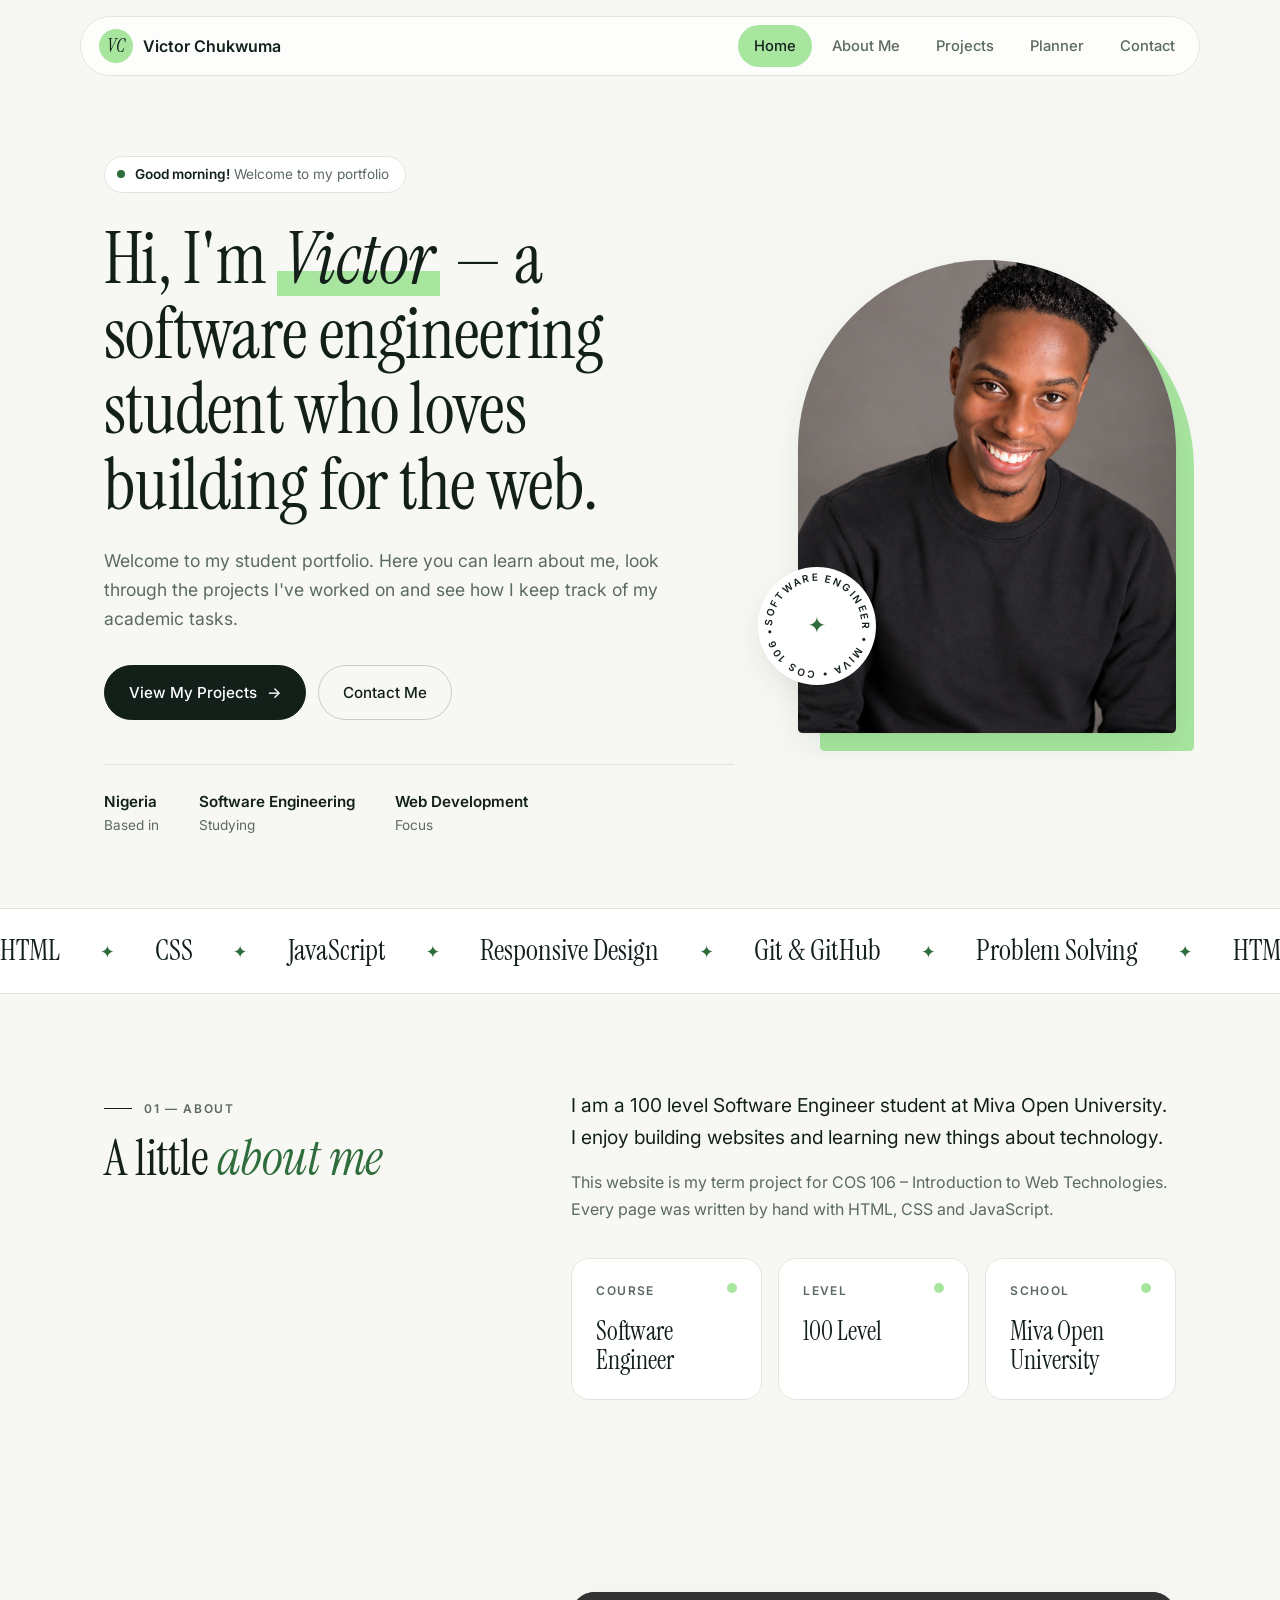
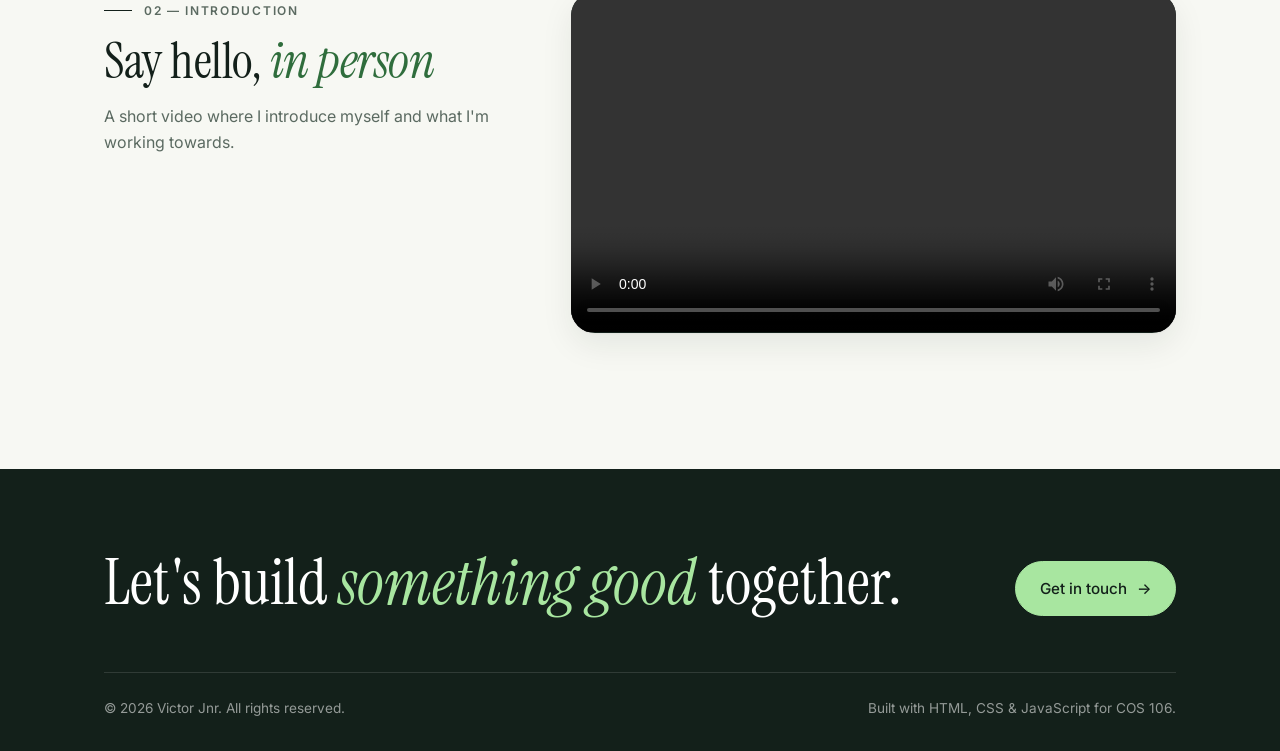
==== index.html @ 1b2ecfce "Add initial project files including homepage, planner, and projects page with JavaScript functionali" ====
<!DOCTYPE html>
<!--
  =========================================================
  HOME PAGE  (index.html)
  PDF Requirement 1: Homepage
    - Student name and photograph   -> see "HERO SECTION" below
    - Welcome message               -> see "HERO SECTION" below
    - Navigation menu               -> see "NAVIGATION MENU" below
    - Brief biography               -> see "BIOGRAPHY SECTION" below
    - Professional-looking layout   -> handled in css/style.css
  =========================================================
-->
<html lang="en">
<head>
  <meta charset="UTF-8">
  <!-- PDF: Responsive design + Mobile-friendly interface - this line makes the page fit phone screens -->
  <meta name="viewport" content="width=device-width, initial-scale=1.0">
  <!-- EDIT ME: change "Your Name" to your real name -->
  <title>Home | Victor Jnr</title>

  <!-- Fonts from Google Fonts: "Instrument Serif" for headings, "Inter" for normal text -->
  <link rel="preconnect" href="https://fonts.googleapis.com">
  <link rel="preconnect" href="https://fonts.gstatic.com" crossorigin>
  <link href="https://fonts.googleapis.com/css2?family=Instrument+Serif:ital@0;1&family=Inter:wght@400;500;600&display=swap" rel="stylesheet">

  <!-- PDF: External CSS stylesheet (all styling lives in this one file) -->
  <link rel="stylesheet" href="css/style.css">
</head>
<body>

  <!-- ===================== HEADER + NAVIGATION MENU ===================== -->
  <!-- PDF: Proper semantic HTML - <header> holds the logo and the menu -->
  <header class="site-header">
    <!-- EDIT ME: your initials inside the circle, then your name -->
    <a href="index.html" class="logo"><span class="logo-mark">VC</span>Victor Chukwuma</a>

    <!-- This button only shows on small screens (mobile menu). JS in js/main.js opens/closes it -->
    <button class="menu-toggle" id="menuToggle" aria-label="Open menu" aria-expanded="false">
      <span></span><span></span>
    </button>

    <!-- PDF: Navigation menu + Hyperlinks + Lists (a semantic <nav> holding a <ul> list of links) -->
    <nav>
      <ul class="nav-links" id="navLinks">
        <li><a href="index.html" class="active">Home</a></li>
        <li><a href="about.html">About Me</a></li>
        <li><a href="projects.html">Projects</a></li>
        <li><a href="planner.html">Planner</a></li>
        <li><a href="contact.html">Contact</a></li>
      </ul>
    </nav>
  </header>

  <!-- PDF: Proper semantic HTML - <main> holds the main content of the page -->
  <main>

    <!-- ===================== HERO SECTION ===================== -->
    <!-- PDF: Homepage - student name, photograph and welcome message. PDF: Professional-looking layout (CSS Grid, see style.css section 5) -->
    <section class="hero">
      <div class="hero-text">
        <!-- JS fills in "Good morning / afternoon / evening" (see js/main.js) -->
        <p class="eyebrow">
          <span class="dot"></span>
          <span><span class="greeting" id="greeting">Hello!</span> Welcome to my portfolio</span>
        </p>

        <!-- PDF: Student name. EDIT ME: your full name, and a short line about you -->
        <h1>Hi, I'm <span class="highlight">Victor</span> &mdash; a software engineering student who loves building for the web.</h1>

        <!-- PDF: Welcome message. EDIT ME: your welcome message -->
        <p class="welcome">
          Welcome to my student portfolio. Here you can learn about me,
          look through the projects I've worked on and see how I keep track of my academic tasks.
        </p>

        <!-- PDF: Hyperlinks (styled as buttons) -->
        <div class="hero-buttons">
          <a href="projects.html" class="btn">View My Projects <span class="arrow">&rarr;</span></a>
          <a href="contact.html" class="btn btn-outline">Contact Me</a>
        </div>

        <!-- Quick facts (PDF: Lists). EDIT ME -->
        <ul class="hero-meta">
          <li><strong>Nigeria</strong>Based in</li>
          <li><strong>Software Engineering</strong>Studying</li>
          <li><strong>Web Development</strong>Focus</li>
        </ul>
      </div>

      <!-- PDF: Images - STUDENT PHOTOGRAPH. PDF: Proper semantic HTML - <figure> wraps an image -->
      <figure class="hero-photo">
        <div class="photo-frame">
          <!-- PUT YOUR IMAGE HERE: save your photo inside the "images" folder as "profile.jpg"
               (or change the src below to match your file name, e.g. images/me.png) -->
          <img src="images/PrPic.png" alt="vik jnr" class="profile-photo">
        </div>

        <!-- Spinning round badge. The text goes around a circle drawn with SVG.
             -->
        <div class="badge" aria-hidden="true">
          <svg viewBox="0 0 100 100">
            <defs>
              <path id="badgeCircle" d="M50,50 m-38,0 a38,38 0 1,1 76,0 a38,38 0 1,1 -76,0"></path>
            </defs>
            <text>
              <textPath href="#badgeCircle" textLength="236" lengthAdjust="spacing">SOFTWARE ENGINEER &bull; MIVA &bull; COS 106 &bull;</textPath>
            </text>
          </svg>
          <span class="badge-center">&#10022;</span>
        </div>
      </figure>
    </section>

    <!-- ===================== MOVING WORDS (MARQUEE) ===================== -->
    <!-- Just decoration. The words are written twice so the animation loops smoothly.
         EDIT ME: change the words to your own skills -->
    <div class="marquee" aria-hidden="true">
      <div class="marquee-track">
        <span>HTML</span><span class="star">&#10022;</span>
        <span>CSS</span><span class="star">&#10022;</span>
        <span>JavaScript</span><span class="star">&#10022;</span>
        <span>Responsive Design</span><span class="star">&#10022;</span>
        <span>Git &amp; GitHub</span><span class="star">&#10022;</span>
        <span>Problem Solving</span><span class="star">&#10022;</span>
        <span>HTML</span><span class="star">&#10022;</span>
        <span>CSS</span><span class="star">&#10022;</span>
        <span>JavaScript</span><span class="star">&#10022;</span>
        <span>Responsive Design</span><span class="star">&#10022;</span>
        <span>Git &amp; GitHub</span><span class="star">&#10022;</span>
        <span>Problem Solving</span><span class="star">&#10022;</span>
      </div>
    </div>

    <!-- ===================== BIOGRAPHY SECTION ===================== -->
    <!-- PDF: Brief biography. "split" = two columns (CSS Grid). PDF: Proper semantic HTML - <section> -->
    <section class="section split">
      <div class="section-head reveal">
        <span class="section-label">01 &mdash; About</span>
        <h2>A little <em>about me</em></h2>
      </div>

      <div class="reveal">
        <!-- EDIT ME: write your short bio here (2 - 4 sentences is fine) -->
        <p class="lead">
          I am a 100 level Software Engineer student at Miva Open University.
          I enjoy building websites and learning new things about technology.
        </p>
        <p class="muted">
          This website is my term project for COS 106 &ndash; Introduction to Web Technologies.
          Every page was written by hand with HTML, CSS and JavaScript.
        </p>

        <!-- Quick facts shown as cards (uses CSS Grid in style.css) -->
        <div class="card-grid">
          <div class="card">
            <h3>Course</h3>
            <p>Software Engineer</p>
          </div>
          <div class="card">
            <h3>Level</h3>    
            <p>100 Level</p>
          </div>
          <div class="card">
            <h3>School</h3>
            <p>Miva Open University</p>
          </div>
        </div>
      </div>
    </section>

    <!-- ===================== VIDEO SECTION ===================== -->
    <!-- PDF: Multimedia (video or audio) -->
    <section class="section split">
      <div class="section-head reveal">
        <span class="section-label">02 &mdash; Introduction</span>
        <h2>Say hello, <em>in person</em></h2>
        <p class="muted">A short video where I introduce myself and what I'm working towards.</p>
      </div>

      <div class="reveal">
        <!-- PUT YOUR VIDEO HERE: save a short video in the "videos" folder as "intro.mp4"
             (or change the src below to your own file name) -->
        <video controls class="intro-video">
          <source src="videos/intro.mp4" type="video/mp4">
          <!-- This text shows only if the browser can't play videos -->
          Sorry, your browser does not support the video tag.
        </video>
      </div>
    </section>

  </main>

  <!-- ===================== FOOTER ===================== -->
  <!-- PDF: Proper semantic HTML - <footer> at the bottom of every page -->
  <footer class="site-footer">
    <div class="footer-inner">
      <p class="footer-big">Let's build <em>something good</em> together.</p>
      <a href="contact.html" class="btn btn-light">Get in touch <span class="arrow">&rarr;</span></a>
    </div>
    <div class="footer-bottom">
      <!-- The year is filled in automatically by JS (see js/main.js). EDIT ME: your name -->
      <p>&copy; <span id="year">2026</span> Victor Jnr. All rights reserved.</p>
      <p>Built with HTML, CSS &amp; JavaScript for COS 106.</p>
    </div>
  </footer>

  <!-- JavaScript file shared by every page (menu, greeting, footer year, scroll effects) -->
  <script src="js/main.js"></script>
</body>
</html>
---- css/style.css ----
/*
  =========================================================
  style.css  -  ONE stylesheet for the whole website
  PDF: External CSS stylesheet  (every page links to this file)

  Design idea: calm and "editorial" - warm off-white paper,
  deep green-black ink, and LIGHT GREEN as the main colour
  (used like a highlighter pen). Big serif headings + a clean
  sans-serif for normal text.

  Quick map of this file (search for the titles in CAPS):
    1. COLOUR SCHEME (variables)
    2. BASIC RESET + PAGE SETUP
    3. NAVIGATION STYLING
    4. BUTTONS
    5. HOME PAGE (HERO + MARQUEE)
    6. SECTIONS + CARDS + PAGE BANNER
    7. ABOUT PAGE (TABLE + LISTS + AUDIO)
    8. PROJECT CARDS
    9. PLANNER
   10. CONTACT FORM
   11. FOOTER
   12. ANIMATIONS
   13. RESPONSIVE DESIGN (MOBILE)

  PDF CSS requirements shown in this file (search for "PDF:"):
    - External CSS stylesheet  -> this file (linked in the <head> of every page)
    - Consistent colour scheme -> section 1
    - Navigation styling       -> section 3
    - Flexbox                  -> sections 3, 4, 5, 7, 9, 10, 11
    - CSS Grid                 -> sections 5, 6, 8, 9, 10
    - Animations / transitions -> section 12 (keyframes) + "transition" on hover effects everywhere
    - Responsive design        -> section 13 (@media rules)
    - Mobile-friendly interface -> section 13 + the hamburger menu in section 3
  =========================================================
*/


/* ===================== 1. COLOUR SCHEME ===================== */
/* PDF: Consistent colour scheme
   All the colours (and fonts) are stored here once. Change a value
   here and it changes everywhere on the site. */
:root {
  --green: #a8e6a0;          /* LIGHT GREEN - the main colour (highlights, pills, buttons on hover) */
  --green-soft: #e7f7e2;     /* very pale green - soft backgrounds */
  --green-deep: #2f6d3c;     /* dark green - green TEXT (light green text is hard to read on white) */
  --ink: #13201a;            /* almost-black green - headings, dark panels, footer */
  --muted: #5b6a61;          /* grey-green - secondary text */
  --paper: #f7f8f3;          /* warm off-white - page background */
  --white: #ffffff;
  --line: #e1e6dc;           /* thin borders */
  --error: #c4432f;          /* red - error messages */

  --radius: 18px;            /* roundness of cards */
  --font-serif: "Instrument Serif", Georgia, "Times New Roman", serif;
  --font-sans: "Inter", system-ui, -apple-system, "Segoe UI", Arial, sans-serif;
  --shadow: 0 1px 2px rgba(19, 32, 26, 0.04), 0 12px 32px rgba(19, 32, 26, 0.08);
}


/* ===================== 2. BASIC RESET + PAGE SETUP ===================== */
* {
  margin: 0;
  padding: 0;
  box-sizing: border-box;  /* makes width/height easier to work with */
}

html {
  scroll-behavior: smooth;  /* links like "#top" scroll smoothly */
}

body {
  font-family: var(--font-sans);
  background-color: var(--paper);
  color: var(--ink);
  line-height: 1.65;
  -webkit-font-smoothing: antialiased;
}

/* Big headings use the elegant serif font */
h1, h2 {
  font-family: var(--font-serif);
  font-weight: 400;
  line-height: 1.05;
  letter-spacing: -0.01em;
}

h3 {
  font-weight: 600;
  line-height: 1.3;
}

/* Words inside <em> in a heading turn italic and dark green */
h1 em, h2 em {
  font-style: italic;
  color: var(--green-deep);
}

/* Colour of text when you highlight it with the mouse */
::selection {
  background-color: var(--green);
  color: var(--ink);
}

/* Images never grow wider than their box (helps on mobile) */
img {
  max-width: 100%;
  display: block;
  background-color: var(--green-soft);  /* pale green box shows until you add your own image */
  color: transparent;   /* hides the "alt" text drawn over a missing image (screen readers still read it) */
}


/* ===================== 3. NAVIGATION STYLING ===================== */
/* PDF: Navigation styling  +  PDF: Flexbox
   The header is a floating "pill" with a frosted-glass look. */
.site-header {
  display: flex;                   /* PDF: Flexbox - logo on the left, menu on the right */
  justify-content: space-between;
  align-items: center;
  position: sticky;                /* header stays at the top when you scroll */
  top: 16px;
  z-index: 100;
  width: calc(100% - 32px);
  max-width: 1120px;
  margin: 16px auto 0;
  padding: 8px 8px 8px 18px;
  background-color: rgba(255, 255, 255, 0.75);
  backdrop-filter: blur(14px);     /* blurs whatever scrolls behind the header */
  -webkit-backdrop-filter: blur(14px);
  border: 1px solid var(--line);
  border-radius: 999px;
  transition: box-shadow 0.3s;     /* PDF: Transitions */
}

/* JS adds "scrolled" once you scroll down, giving the header a soft shadow */
.site-header.scrolled {
  box-shadow: var(--shadow);
}

.logo {
  display: flex;
  align-items: center;
  gap: 10px;
  color: var(--ink);
  font-weight: 600;
  text-decoration: none;
}

/* The little green circle with your initials */
.logo-mark {
  display: grid;
  place-items: center;              /* CSS GRID trick to centre the letter */
  width: 34px;
  height: 34px;
  border-radius: 50%;
  background-color: var(--green);
  font-family: var(--font-serif);
  font-style: italic;
  font-size: 1.2rem;
  font-weight: 400;
}

.nav-links {
  list-style: none;      /* removes the bullet points */
  display: flex;         /* FLEXBOX: puts the links in a row */
  gap: 4px;
}

.nav-links a {
  display: block;
  color: var(--muted);
  text-decoration: none;
  font-size: 0.92rem;
  font-weight: 500;
  padding: 9px 16px;
  border-radius: 999px;
  transition: background-color 0.25s, color 0.25s;   /* TRANSITION: smooth colour change on hover */
}

/* What a link looks like when you hover over it */
.nav-links a:hover {
  color: var(--ink);
  background-color: var(--green-soft);
}

/* The link for the page you are currently on (class="active" in the HTML) */
.nav-links a.active {
  color: var(--ink);
  background-color: var(--green);
}

/* PDF: Mobile-friendly interface - the hamburger menu button, hidden on big screens, shown on mobile (see section 13) */
.menu-toggle {
  display: none;
  position: relative;
  width: 42px;
  height: 42px;
  border: none;
  border-radius: 50%;
  background-color: var(--green-soft);
  cursor: pointer;
}

/* The two lines of the hamburger icon */
.menu-toggle span {
  position: absolute;
  left: 12px;
  width: 18px;
  height: 2px;
  background-color: var(--ink);
  transition: transform 0.3s;
}

.menu-toggle span:first-child { top: 16px; }
.menu-toggle span:last-child  { top: 24px; }

/* When the menu is open (JS adds "open"), the two lines turn into an X */
.menu-toggle.open span:first-child { transform: translateY(4px) rotate(45deg); }
.menu-toggle.open span:last-child  { transform: translateY(-4px) rotate(-45deg); }


/* ===================== 4. BUTTONS ===================== */
/* PDF: Animations or transitions + Flexbox - buttons use inline-flex and change colour smoothly on hover */
.btn {
  display: inline-flex;
  align-items: center;
  gap: 10px;
  background-color: var(--ink);
  color: var(--white);
  padding: 14px 24px;
  border: 1px solid var(--ink);
  border-radius: 999px;
  text-decoration: none;
  font-family: inherit;
  font-size: 0.95rem;
  font-weight: 500;
  cursor: pointer;
  transition: transform 0.25s, background-color 0.25s, color 0.25s, border-color 0.25s;  /* TRANSITION */
}

/* On hover the button turns light green and lifts up a little */
.btn:hover {
  background-color: var(--green);
  border-color: var(--green);
  color: var(--ink);
  transform: translateY(-2px);
}

/* The little arrow inside a button slides right on hover */
.btn .arrow {
  transition: transform 0.25s;
}

.btn:hover .arrow {
  transform: translateX(4px);
}

/* A see-through version of the button */
.btn-outline {
  background-color: transparent;
  color: var(--ink);
  border-color: rgba(19, 32, 26, 0.2);
}

.btn-outline:hover {
  background-color: var(--white);
  border-color: var(--ink);
}

/* Light green button used on the dark footer */
.btn-light {
  background-color: var(--green);
  border-color: var(--green);
  color: var(--ink);
}

.btn-light:hover {
  background-color: var(--white);
  border-color: var(--white);
}


/* ===================== 5. HOME PAGE (HERO + MARQUEE) ===================== */
/* PDF: Professional-looking layout  +  PDF: CSS Grid */
.hero {
  display: grid;                        /* PDF: CSS Grid - text on the left, photo on the right */
  grid-template-columns: 1.25fr 0.75fr;
  align-items: center;
  gap: 64px;
  max-width: 1120px;
  margin: 0 auto;
  padding: 80px 24px 72px;
}

/* Small rounded label above the big heading */
.eyebrow {
  display: inline-flex;                 /* PDF: Flexbox */
  align-items: center;
  gap: 10px;
  padding: 6px 16px 6px 12px;
  margin-bottom: 28px;
  background-color: var(--white);
  border: 1px solid var(--line);
  border-radius: 999px;
  font-size: 0.85rem;
  color: var(--muted);
}

.greeting {
  color: var(--ink);
  font-weight: 600;
}

/* Small green dot that gently pulses (ANIMATION, see section 12) */
.dot {
  width: 8px;
  height: 8px;
  border-radius: 50%;
  background-color: var(--green-deep);
  animation: pulse 2s infinite;
}

.hero h1 {
  font-size: clamp(2.6rem, 5.6vw, 4.6rem);   /* clamp() = grows with the screen but never too small/big */
  margin-bottom: 24px;
  animation: fadeIn 0.9s ease both;
}

/* Your name gets a light green "highlighter pen" stroke that draws itself in */
.highlight {
  font-style: italic;
  color: var(--ink);
  padding: 0 0.08em;
  background-image: linear-gradient(var(--green), var(--green));
  background-repeat: no-repeat;
  background-position: 0 88%;
  background-size: 0% 0.35em;            /* starts with no width ... */
  animation: highlight 0.8s 0.6s ease forwards;   /* ... and grows to full width (section 12) */
}

.welcome {
  max-width: 34em;
  margin-bottom: 32px;
  font-size: 1.1rem;
  color: var(--muted);
}

.hero-buttons {
  display: flex;
  gap: 12px;
  flex-wrap: wrap;
}

/* Little facts under the buttons (a list) */
.hero-meta {
  list-style: none;
  display: flex;
  flex-wrap: wrap;
  gap: 16px 40px;
  margin-top: 44px;
  padding-top: 24px;
  border-top: 1px solid var(--line);
  font-size: 0.85rem;
  color: var(--muted);
}

.hero-meta strong {
  display: block;
  color: var(--ink);
  font-weight: 600;
  font-size: 0.95rem;
}

/* Photo area */
.hero-photo {
  position: relative;
  isolation: isolate;          /* keeps the green arch (below) behind the photo */
  justify-self: end;
  width: 100%;
  max-width: 380px;
}

/* A light green arch sitting behind the photo, slightly offset */
.hero-photo::before {
  content: "";
  position: absolute;
  inset: 22px -18px -18px 22px;
  border-radius: 999px 999px 24px 24px;
  background-color: var(--green);
  z-index: -1;
}

/* The photo frame is an ARCH shape (round top, slightly rounded bottom) */
.photo-frame {
  aspect-ratio: 4 / 5;
  border-radius: 999px 999px 24px 24px;
  overflow: hidden;
  background-color: var(--green-soft);
  box-shadow: var(--shadow);
}

.profile-photo {
  width: 100%;
  height: 100%;
  object-fit: cover;          /* fills the frame without stretching your photo */
}

/* Round white badge with text spinning around it */
.badge {
  position: absolute;
  left: -40px;
  bottom: 48px;
  display: grid;
  place-items: center;
  width: 118px;
  height: 118px;
  border-radius: 50%;
  background-color: var(--white);
  box-shadow: var(--shadow);
}

.badge svg {
  position: absolute;
  inset: 0;
  width: 100%;
  height: 100%;
  animation: spin 18s linear infinite;   /* ANIMATION: slowly rotates */
}

.badge text {
  font-family: var(--font-sans);
  font-size: 8.5px;
  font-weight: 600;
  fill: var(--ink);
}

.badge-center {
  font-size: 1.4rem;
  color: var(--green-deep);
}

/* Moving strip of words (marquee) under the hero */
.marquee {
  overflow: hidden;
  border-top: 1px solid var(--line);
  border-bottom: 1px solid var(--line);
  background-color: var(--white);
  padding: 18px 0;
}

.marquee-track {
  display: flex;
  width: max-content;
  gap: 40px;
  animation: marquee 32s linear infinite;   /* ANIMATION: slides left forever */
}

.marquee-track span {
  font-family: var(--font-serif);
  font-size: 1.8rem;
  white-space: nowrap;
}

.marquee-track .star {
  color: var(--green-deep);
  font-family: var(--font-sans);
  font-size: 1.1rem;
  align-self: center;
}

.intro-video {
  display: block;
  width: 100%;
  aspect-ratio: 16 / 9;
  border-radius: 24px;
  background-color: var(--ink);
  box-shadow: var(--shadow);
}


/* ===================== 6. SECTIONS + CARDS + PAGE BANNER ===================== */
.section {
  max-width: 1120px;
  margin: 0 auto;
  padding: 96px 24px;
}

.section-head {
  margin-bottom: 40px;
}

/* Small label above headings, e.g. "01 — About" */
.section-label {
  display: inline-flex;
  align-items: center;
  gap: 12px;
  font-size: 0.75rem;
  font-weight: 600;
  letter-spacing: 0.14em;
  text-transform: uppercase;
  color: var(--muted);
}

/* The short line before the label */
.section-label::before {
  content: "";
  width: 28px;
  height: 1px;
  background-color: var(--ink);
}

.section h2 {
  font-size: clamp(2.1rem, 4vw, 3.1rem);
  margin-top: 14px;
}

.section-head p {
  margin-top: 16px;
}

/* PDF: CSS Grid - a two-column layout (heading left, content right) */
.split {
  display: grid;
  grid-template-columns: 1fr 1.5fr;
  gap: 64px;
}

.lead {
  font-size: 1.2rem;
  margin-bottom: 16px;
}

.muted {
  color: var(--muted);
}

/* PDF: CSS Grid - the cards arrange themselves into columns automatically */
.card-grid {
  display: grid;
  grid-template-columns: repeat(auto-fit, minmax(180px, 1fr));
  gap: 16px;
  margin-top: 36px;
}

.card {
  position: relative;
  background-color: var(--white);
  padding: 24px;
  border: 1px solid var(--line);
  border-radius: var(--radius);
  transition: transform 0.3s, border-color 0.3s;   /* TRANSITION */
}

.card:hover {
  transform: translateY(-4px);
  border-color: var(--green);
}

/* Small green dot in the top-right corner of each card */
.card::after {
  content: "";
  position: absolute;
  top: 24px;
  right: 24px;
  width: 10px;
  height: 10px;
  border-radius: 50%;
  background-color: var(--green);
}

.card h3 {
  font-size: 0.75rem;
  letter-spacing: 0.12em;
  text-transform: uppercase;
  color: var(--muted);
  margin-bottom: 18px;
}

.card p {
  font-family: var(--font-serif);
  font-size: 1.6rem;
  line-height: 1.15;
}

/* Title banner at the top of each inner page (full width, faint grid pattern) */
.page-banner {
  position: relative;
  isolation: isolate;                 /* keeps the background shapes behind the text */
  overflow: hidden;
  /* the max() keeps the text lined up with the rest of the page on wide screens */
  padding: 96px max(24px, calc((100% - 1120px) / 2 + 24px)) 64px;
  border-bottom: 1px solid var(--line);
}

/* Faint grid lines that fade out (made with gradients, no image needed) */
.page-banner::before {
  content: "";
  position: absolute;
  inset: 0;
  z-index: -1;
  background-image:
    linear-gradient(var(--line) 1px, transparent 1px),
    linear-gradient(90deg, var(--line) 1px, transparent 1px);
  background-size: 48px 48px;
  -webkit-mask-image: radial-gradient(ellipse at 75% 20%, #000 0%, transparent 65%);
  mask-image: radial-gradient(ellipse at 75% 20%, #000 0%, transparent 65%);
}

/* A soft light green glow in the corner */
.page-banner::after {
  content: "";
  position: absolute;
  top: -140px;
  right: -80px;
  width: 420px;
  height: 420px;
  z-index: -1;
  border-radius: 50%;
  background-color: var(--green);
  filter: blur(90px);
  opacity: 0.45;
}

.page-banner h1 {
  font-size: clamp(3.2rem, 9vw, 6.5rem);
  margin-top: 18px;
  animation: fadeIn 0.9s ease both;    /* ANIMATION */
}

.page-banner p {
  max-width: 32em;
  margin-top: 18px;
  font-size: 1.15rem;
  color: var(--muted);
  animation: fadeIn 0.9s 0.15s ease both;
}


/* ===================== 7. ABOUT PAGE (TABLE + LISTS + AUDIO) ===================== */
/* Table styling (PDF: Tables) */
.table-wrapper {
  overflow-x: auto;    /* lets the table scroll sideways on small phones */
  border: 1px solid var(--line);
  border-radius: var(--radius);
  background-color: var(--white);
}

table {
  width: 100%;
  min-width: 520px;
  border-collapse: collapse;
}

th, td {
  padding: 18px 22px;
  text-align: left;
}

th {
  background-color: var(--green-soft);
  font-size: 0.75rem;
  font-weight: 600;
  letter-spacing: 0.12em;
  text-transform: uppercase;
  color: var(--green-deep);
}

td {
  border-top: 1px solid var(--line);
}

td:first-child {
  font-weight: 600;
}

/* Rows light up softly when you hover over them */
tbody tr {
  transition: background-color 0.2s;
}

tbody tr:hover {
  background-color: var(--paper);
}

/* Career aspirations shown as a big statement with a green bar */
.statement {
  font-family: var(--font-serif);
  font-size: clamp(1.6rem, 3vw, 2.3rem);
  line-height: 1.3;
  padding-left: 28px;
  border-left: 3px solid var(--green);
}

/* PDF: Flexbox - skills list shown as "pills" */
.skills-list {
  list-style: none;
  display: flex;
  flex-wrap: wrap;
  gap: 10px;
}

.skills-list li {
  display: inline-flex;
  align-items: center;
  gap: 10px;
  padding: 10px 18px;
  background-color: var(--white);
  border: 1px solid var(--line);
  border-radius: 999px;
  font-weight: 500;
  transition: background-color 0.25s, border-color 0.25s, transform 0.25s;
}

/* Green dot before each skill */
.skills-list li::before {
  content: "";
  width: 8px;
  height: 8px;
  border-radius: 50%;
  background-color: var(--green-deep);
}

.skills-list li:hover {
  background-color: var(--green);
  border-color: var(--green);
  transform: translateY(-2px);
}

/* Hobbies list with big serif numbers (01, 02, 03 ...) made by CSS counters */
.hobbies-list {
  list-style: none;
  counter-reset: hobby;
}

.hobbies-list li {
  counter-increment: hobby;
  display: flex;
  align-items: baseline;
  gap: 20px;
  padding: 18px 0;
  border-bottom: 1px solid var(--line);
  font-size: 1.1rem;
  transition: padding-left 0.25s;
}

.hobbies-list li:first-child {
  border-top: 1px solid var(--line);
}

.hobbies-list li::before {
  content: counter(hobby, decimal-leading-zero);
  font-family: var(--font-serif);
  font-style: italic;
  font-size: 1.4rem;
  color: var(--green-deep);
  min-width: 2em;
}

.hobbies-list li:hover {
  padding-left: 10px;
}

/* Dark card holding the audio player */
.audio-card {
  display: flex;
  align-items: center;
  flex-wrap: wrap;
  gap: 24px;
  padding: 32px;
  background-color: var(--ink);
  color: var(--white);
  border-radius: 24px;
}

.audio-icon {
  display: grid;
  place-items: center;
  width: 60px;
  height: 60px;
  border-radius: 50%;
  background-color: var(--green);
  color: var(--ink);
  font-size: 1.4rem;
}

.audio-text {
  flex: 1;
  min-width: 200px;
}

.audio-text h2 {
  font-size: 2rem;
  margin: 0;
}

.audio-text h2 em {
  color: var(--green);
}

.audio-text p {
  color: rgba(255, 255, 255, 0.6);
}

.audio-card audio {
  width: 100%;
  max-width: 360px;
}


/* ===================== 8. PROJECT CARDS ===================== */
/* PDF: CSS Grid */
.project-grid {
  display: grid;
  grid-template-columns: repeat(auto-fit, minmax(280px, 1fr));
  gap: 28px;
  align-items: start;
}

.project-card {
  background-color: var(--white);
  border: 1px solid var(--line);
  border-radius: 24px;
  padding: 10px;
  transition: transform 0.35s, box-shadow 0.35s;   /* TRANSITION */
}

/* Card lifts up when you hover over it */
.project-card:hover {
  transform: translateY(-6px);
  box-shadow: var(--shadow);
}

.project-media {
  position: relative;
  aspect-ratio: 4 / 3;
  border-radius: 16px;
  overflow: hidden;
  background-color: var(--green-soft);
}

.project-card img {
  width: 100%;
  height: 100%;
  object-fit: cover;
  transition: transform 0.6s;
}

/* Screenshot zooms in slightly on hover */
.project-card:hover img {
  transform: scale(1.05);
}

/* "No. 01" label on top of the image */
.project-number {
  position: absolute;
  top: 12px;
  left: 12px;
  padding: 4px 12px;
  background-color: var(--white);
  border-radius: 999px;
  font-size: 0.75rem;
  font-weight: 600;
}

.project-info {
  padding: 22px 14px 14px;
}

/* Small "HTML / CSS / JS" tags (a list) */
.tags {
  list-style: none;
  display: flex;
  flex-wrap: wrap;
  gap: 6px;
  margin-bottom: 14px;
}

.tags li {
  padding: 3px 10px;
  background-color: var(--green-soft);
  color: var(--green-deep);
  border-radius: 999px;
  font-size: 0.75rem;
  font-weight: 600;
}

.project-info h3 {
  font-family: var(--font-serif);
  font-size: 1.8rem;
  font-weight: 400;
  line-height: 1.1;
  margin-bottom: 10px;
}

.project-info p {
  color: var(--muted);
  margin-bottom: 20px;
}

/* "View project ↗" link with a light green underline */
.project-link {
  display: inline-flex;
  gap: 8px;
  color: var(--ink);
  font-weight: 600;
  text-decoration: none;
  padding-bottom: 2px;
  border-bottom: 2px solid var(--green);
}

.project-link .arrow {
  transition: transform 0.25s;
}

.project-link:hover .arrow {
  transform: translate(3px, -3px);
}


/* ===================== 9. PLANNER ===================== */
/* PDF: CSS Grid - summary panel on the left, task list on the right */
.planner-layout {
  display: grid;
  grid-template-columns: 340px 1fr;
  gap: 28px;
  align-items: start;
}

/* Dark summary panel */
.planner-summary {
  position: sticky;           /* stays in view while you scroll a long list */
  top: 110px;
  padding: 32px;
  background-color: var(--ink);
  color: var(--white);
  border-radius: 24px;
}

.planner-summary .section-label {
  color: rgba(255, 255, 255, 0.55);
}

.planner-summary .section-label::before {
  background-color: var(--green);
}

.today {
  font-family: var(--font-serif);
  font-size: 2.2rem;
  line-height: 1.1;
  margin: 16px 0 32px;
}

/* Progress bar: grey track with a light green fill (JS sets the width) */
.progress {
  height: 8px;
  background-color: rgba(255, 255, 255, 0.12);
  border-radius: 999px;
  overflow: hidden;
}

.progress-bar {
  width: 0%;
  height: 100%;
  background-color: var(--green);
  border-radius: 999px;
  transition: width 0.5s ease;   /* TRANSITION: bar grows smoothly */
}

.progress-text {
  display: flex;
  justify-content: space-between;
  margin-top: 12px;
  font-size: 0.85rem;
  color: rgba(255, 255, 255, 0.6);
}

.progress-text strong {
  color: var(--green);
}

/* White panel with the form and list */
.planner-main {
  padding: 28px;
  background-color: var(--white);
  border: 1px solid var(--line);
  border-radius: 24px;
}

/* PDF: Flexbox - text box and button side by side */
.task-form {
  display: flex;
  gap: 10px;
}

.task-form input {
  flex: 1;              /* input takes up all the spare space */
  padding: 14px 20px;
  border: 1px solid var(--line);
  border-radius: 999px;
  background-color: var(--paper);
  font-family: inherit;
  font-size: 1rem;
  color: var(--ink);
  transition: border-color 0.25s, box-shadow 0.25s;
}

.task-form input:focus {
  outline: none;
  border-color: var(--green-deep);
  box-shadow: 0 0 0 4px var(--green-soft);   /* soft green glow when you click into it */
}

.task-count {
  margin: 20px 0 6px;
  font-size: 0.85rem;
  color: var(--muted);
}

.task-list {
  list-style: none;
}

/* One task in the list */
.task-item {
  display: flex;                    /* PDF: Flexbox - [circle] task text [delete] */
  align-items: center;
  gap: 14px;
  padding: 14px 4px;
  border-bottom: 1px solid var(--line);
  animation: slideIn 0.3s ease;     /* ANIMATION: new tasks slide in (see section 12) */
}

.task-item:last-child {
  border-bottom: none;
}

.task-item span {
  flex: 1;
  transition: color 0.25s;
}

/* The round "done" button on the left of each task */
.done-btn {
  flex-shrink: 0;
  display: grid;
  place-items: center;
  width: 26px;
  height: 26px;
  border: 1.5px solid #c3cbbe;
  border-radius: 50%;
  background-color: var(--white);
  color: transparent;               /* the ✓ is hidden until the task is done */
  font-size: 0.8rem;
  cursor: pointer;
  transition: background-color 0.25s, border-color 0.25s, color 0.25s;
}

.done-btn:hover {
  border-color: var(--green-deep);
  color: var(--green-deep);
}

/* A task that has been marked as done (JS adds the "completed" class) */
.task-item.completed .done-btn {
  background-color: var(--green);
  border-color: var(--green);
  color: var(--ink);
}

.task-item.completed span {
  text-decoration: line-through;    /* puts a line through finished tasks */
  color: var(--muted);
}

.delete-btn {
  padding: 6px 12px;
  border: none;
  border-radius: 999px;
  background: none;
  color: var(--muted);
  font-family: inherit;
  font-size: 0.85rem;
  cursor: pointer;
  opacity: 0;                       /* hidden until you hover the task */
  transition: opacity 0.2s, background-color 0.2s, color 0.2s;
}

.task-item:hover .delete-btn,
.delete-btn:focus {
  opacity: 1;
}

.delete-btn:hover {
  background-color: #fbe9e6;
  color: var(--error);
}

/* Message shown when there are no tasks (JS adds it) */
.task-empty {
  padding: 40px 0 28px;
  text-align: center;
  font-family: var(--font-serif);
  font-style: italic;
  font-size: 1.4rem;
  color: var(--muted);
}


/* ===================== 10. CONTACT FORM ===================== */
/* PDF: CSS Grid - form on the left, contact details on the right */
.contact-wrapper {
  display: grid;
  grid-template-columns: 1.5fr 1fr;
  gap: 28px;
  align-items: start;
}

.contact-form {
  display: flex;
  flex-direction: column;   /* PDF: Flexbox - stacks the fields on top of each other */
  gap: 20px;
  padding: 32px;
  background-color: var(--white);
  border: 1px solid var(--line);
  border-radius: 24px;
}

/* PDF: CSS Grid - Name and Email side by side */
.form-row {
  display: grid;
  grid-template-columns: 1fr 1fr;
  gap: 20px;
}

/* One label + input + error message */
.field {
  display: flex;
  flex-direction: column;
  gap: 8px;
}

.contact-form label {
  font-size: 0.85rem;
  font-weight: 600;
}

.contact-form input,
.contact-form textarea {
  padding: 14px 16px;
  border: 1px solid var(--line);
  border-radius: 12px;
  background-color: var(--paper);
  font-family: inherit;
  font-size: 1rem;
  color: var(--ink);
  transition: border-color 0.25s, box-shadow 0.25s, background-color 0.25s;
}

.contact-form textarea {
  resize: vertical;
}

.contact-form input:focus,
.contact-form textarea:focus {
  outline: none;
  border-color: var(--green-deep);
  background-color: var(--white);
  box-shadow: 0 0 0 4px var(--green-soft);
}

.contact-form button {
  align-self: flex-start;
}

/* Dark panel with other ways to reach you */
.contact-details {
  padding: 32px;
  background-color: var(--ink);
  color: var(--white);
  border-radius: 24px;
}

.contact-details h2 {
  font-size: 2.2rem;
  margin-bottom: 8px;
}

.contact-details h2 em {
  color: var(--green);
}

.contact-details > p {
  color: rgba(255, 255, 255, 0.6);
  margin-bottom: 24px;
}

.contact-details ul {
  list-style: none;
}

.contact-details li {
  padding: 16px 0;
  border-top: 1px solid rgba(255, 255, 255, 0.12);
}

/* Small grey label above each link ("Email", "Phone" ...) */
.contact-details li span {
  display: block;
  font-size: 0.72rem;
  letter-spacing: 0.12em;
  text-transform: uppercase;
  color: rgba(255, 255, 255, 0.5);
}

.contact-details a {
  color: var(--white);
  text-decoration: none;
  font-weight: 500;
  word-break: break-word;
  transition: color 0.2s;
}

.contact-details a:hover {
  color: var(--green);
}

/* Error and success messages (text is added by JavaScript) */
.error {
  color: var(--error);
  font-size: 0.85rem;
}

/* Hide empty message boxes so they don't take up space */
.error:empty,
.success:empty {
  display: none;
}

.success {
  padding: 14px 18px;
  background-color: var(--green-soft);
  color: var(--green-deep);
  border-radius: 12px;
  font-weight: 500;
}

/* Red border on a field that has an error (JS adds the "invalid" class) */
.invalid {
  border-color: var(--error) !important;
  background-color: #fdf3f1 !important;
}


/* ===================== 11. FOOTER ===================== */
/* PDF: Consistent colour scheme - same ink + light green colours as the rest of the site */
.site-footer {
  margin-top: 40px;
  padding: 80px max(24px, calc((100% - 1120px) / 2 + 24px)) 32px;
  background-color: var(--ink);
  color: var(--white);
}

/* PDF: Flexbox - big sentence on the left, button on the right */
.footer-inner {
  display: flex;
  justify-content: space-between;
  align-items: flex-end;
  flex-wrap: wrap;
  gap: 32px;
  padding-bottom: 56px;
  border-bottom: 1px solid rgba(255, 255, 255, 0.12);
}

.footer-big {
  max-width: 13em;
  font-family: var(--font-serif);
  font-size: clamp(2.3rem, 5vw, 4rem);
  line-height: 1.05;
}

.footer-big em {
  color: var(--green);
}

.footer-bottom {
  display: flex;
  justify-content: space-between;
  flex-wrap: wrap;
  gap: 12px;
  padding-top: 24px;
  font-size: 0.85rem;
  color: rgba(255, 255, 255, 0.55);
}


/* ===================== 12. ANIMATIONS ===================== */
/* PDF: Animations or transitions */

/* Fade in and move up a little */
@keyframes fadeIn {
  from {
    opacity: 0;
    transform: translateY(20px);
  }
  to {
    opacity: 1;
    transform: translateY(0);
  }
}

/* Slide in from the left (used for new planner tasks) */
@keyframes slideIn {
  from {
    opacity: 0;
    transform: translateX(-20px);
  }
  to {
    opacity: 1;
    transform: translateX(0);
  }
}

/* The highlighter stroke under your name grows from left to right */
@keyframes highlight {
  to {
    background-size: 100% 0.35em;
  }
}

/* Full turn - used by the spinning badge */
@keyframes spin {
  to {
    transform: rotate(360deg);
  }
}

/* Moves the marquee words left by half its width (the words are written twice, so it loops smoothly) */
@keyframes marquee {
  to {
    transform: translateX(-50%);
  }
}

/* A soft green ring grows out of the dot and fades away */
@keyframes pulse {
  0%   { box-shadow: 0 0 0 0 rgba(47, 109, 60, 0.45); }
  100% { box-shadow: 0 0 0 10px rgba(47, 109, 60, 0); }
}

/* Mobile menu drops down */
@keyframes dropIn {
  from {
    opacity: 0;
    transform: translateY(-8px);
  }
  to {
    opacity: 1;
    transform: translateY(0);
  }
}

/* SCROLL REVEAL: things with class="reveal" start hidden and slide up
   when they scroll into view. JS (main.js) adds the "visible" class.
   The ".js" part means this only happens if JavaScript is running,
   so nothing stays hidden if JS is turned off. */
.js .reveal {
  opacity: 0;
  transform: translateY(28px);
  transition: opacity 0.8s ease, transform 0.8s ease;
}

.js .reveal.visible {
  opacity: 1;
  transform: translateY(0);
}

/* Respect people who turned on "reduce motion" in their device settings */
@media (prefers-reduced-motion: reduce) {
  *, *::before, *::after {
    animation: none !important;
    transition: none !important;
  }

  .highlight {
    background-size: 100% 0.35em;
  }

  .js .reveal {
    opacity: 1;
    transform: none;
  }
}


/* ===================== 13. RESPONSIVE DESIGN (MOBILE) ===================== */
/* PDF: Responsive design  +  PDF: Mobile-friendly interface */

/* Big screens only: the middle project card sits a bit lower (staggered look) */
@media (min-width: 960px) {
  .project-card:nth-child(3n + 2) {
    margin-top: 56px;
  }
}

/* Tablets and smaller (900px wide or less) */
@media (max-width: 900px) {

  /* Hero: photo on top, text below */
  .hero {
    grid-template-columns: 1fr;
    gap: 48px;
    padding: 48px 24px 64px;
  }

  .hero-photo {
    order: -1;                 /* moves the photo above the text */
    justify-self: center;
    max-width: 300px;
  }

  .badge {
    left: -24px;
    bottom: 32px;
    width: 100px;
    height: 100px;
  }

  /* Two-column layouts become one column */
  .split,
  .planner-layout,
  .contact-wrapper {
    grid-template-columns: 1fr;
    gap: 28px;
  }

  .planner-summary {
    position: static;
  }
}

/* Phones and small tablets (768px wide or less) */
@media (max-width: 768px) {

  /* Show the hamburger button */
  .menu-toggle {
    display: block;
  }

  .site-header {
    top: 10px;
    margin-top: 10px;
    width: calc(100% - 20px);
  }

  /* Hide the menu and stack the links on top of each other */
  .nav-links {
    display: none;
    flex-direction: column;
    position: absolute;
    top: calc(100% + 8px);
    left: 0;
    right: 0;
    padding: 10px;
    background-color: var(--white);
    border: 1px solid var(--line);
    border-radius: 22px;
    box-shadow: var(--shadow);
  }

  /* When JS adds the "show" class, the menu appears */
  .nav-links.show {
    display: flex;
    animation: dropIn 0.25s ease;
  }

  .nav-links a {
    padding: 12px 16px;
    font-size: 1rem;
  }

  .section {
    padding: 64px 16px;
  }

  .hero {
    padding: 40px 16px 56px;
  }

  .page-banner {
    padding: 64px 16px 48px;
  }

  .site-footer {
    padding: 56px 16px 28px;
  }

  .form-row {
    grid-template-columns: 1fr;
  }

  .contact-form,
  .contact-details,
  .planner-summary,
  .planner-main,
  .audio-card {
    padding: 24px;
  }

  /* Touch screens can't hover, so always show the delete button */
  .delete-btn {
    opacity: 1;
  }
}

/* Small phones (480px wide or less) */
@media (max-width: 480px) {

  /* Planner input and button stack on top of each other */
  .task-form {
    flex-direction: column;
  }

  .hero-buttons .btn {
    flex: 1;
    justify-content: center;
  }

  .marquee-track span {
    font-size: 1.4rem;
  }
}
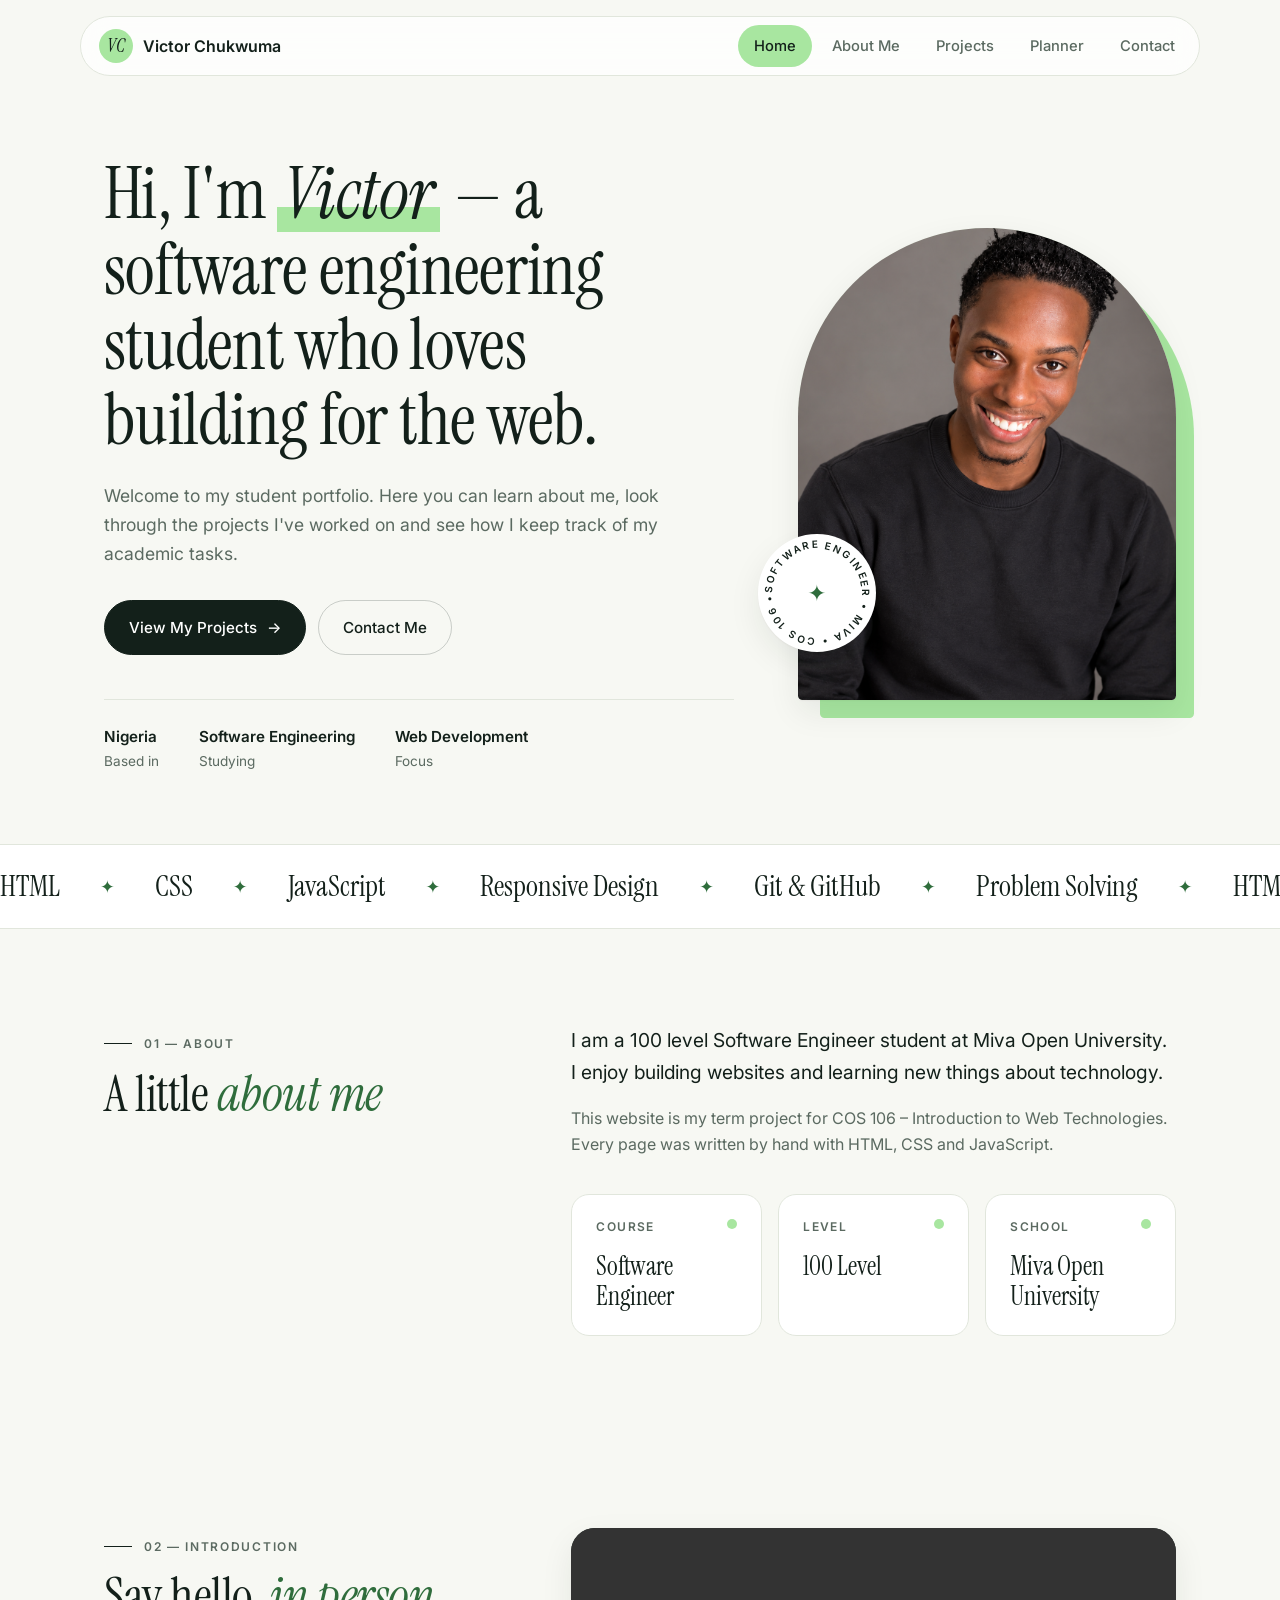
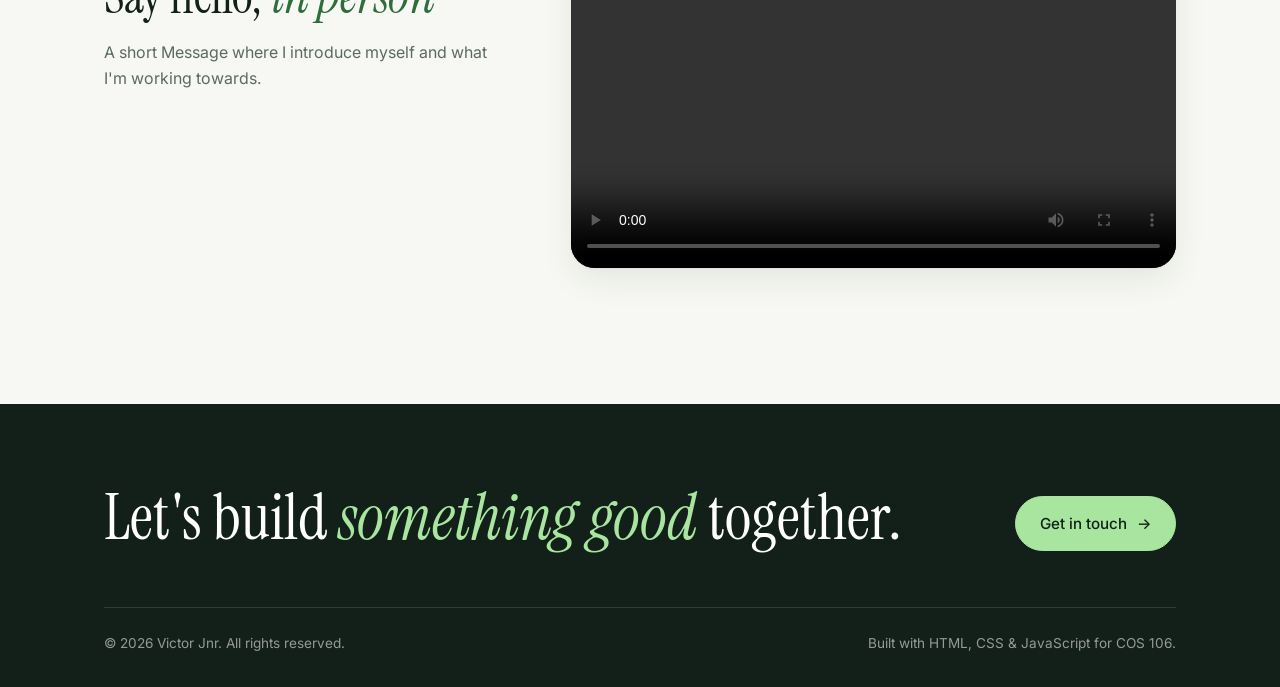
==== commit 70b3f700: "Refactor code structure for improved readability and maintainability" ====
--- a/index.html
+++ b/index.html
@@ -13,25 +13,22 @@
 <html lang="en">
 <head>
   <meta charset="UTF-8">
-  <!-- PDF: Responsive design + Mobile-friendly interface - this line makes the page fit phone screens -->
   <meta name="viewport" content="width=device-width, initial-scale=1.0">
-  <!-- EDIT ME: change "Your Name" to your real name -->
-  <title>Home | Victor Jnr</title>
+  <title>Home | Victor Chukwuma</title>
 
   <!-- Fonts from Google Fonts: "Instrument Serif" for headings, "Inter" for normal text -->
   <link rel="preconnect" href="https://fonts.googleapis.com">
   <link rel="preconnect" href="https://fonts.gstatic.com" crossorigin>
   <link href="https://fonts.googleapis.com/css2?family=Instrument+Serif:ital@0;1&family=Inter:wght@400;500;600&display=swap" rel="stylesheet">
 
-  <!-- PDF: External CSS stylesheet (all styling lives in this one file) -->
+  <!-- Tab icon (favicon) shown in the browser tab -->
+  <link rel="icon" type="image/png" href="images/v.png">
   <link rel="stylesheet" href="css/style.css">
 </head>
 <body>
 
   <!-- ===================== HEADER + NAVIGATION MENU ===================== -->
-  <!-- PDF: Proper semantic HTML - <header> holds the logo and the menu -->
   <header class="site-header">
-    <!-- EDIT ME: your initials inside the circle, then your name -->
     <a href="index.html" class="logo"><span class="logo-mark">VC</span>Victor Chukwuma</a>
 
     <!-- This button only shows on small screens (mobile menu). JS in js/main.js opens/closes it -->
@@ -39,7 +36,6 @@
       <span></span><span></span>
     </button>
 
-    <!-- PDF: Navigation menu + Hyperlinks + Lists (a semantic <nav> holding a <ul> list of links) -->
     <nav>
       <ul class="nav-links" id="navLinks">
         <li><a href="index.html" class="active">Home</a></li>
@@ -58,28 +54,23 @@
     <!-- PDF: Homepage - student name, photograph and welcome message. PDF: Professional-looking layout (CSS Grid, see style.css section 5) -->
     <section class="hero">
       <div class="hero-text">
-        <!-- JS fills in "Good morning / afternoon / evening" (see js/main.js) -->
-        <p class="eyebrow">
-          <span class="dot"></span>
-          <span><span class="greeting" id="greeting">Hello!</span> Welcome to my portfolio</span>
-        </p>
 
-        <!-- PDF: Student name. EDIT ME: your full name, and a short line about you -->
+        <!-- About me -->
         <h1>Hi, I'm <span class="highlight">Victor</span> &mdash; a software engineering student who loves building for the web.</h1>
 
-        <!-- PDF: Welcome message. EDIT ME: your welcome message -->
+        <!--  Welcome message.  -->
         <p class="welcome">
           Welcome to my student portfolio. Here you can learn about me,
           look through the projects I've worked on and see how I keep track of my academic tasks.
         </p>
 
-        <!-- PDF: Hyperlinks (styled as buttons) -->
+        <!-- Hyperlinks (styled as buttons) -->
         <div class="hero-buttons">
           <a href="projects.html" class="btn">View My Projects <span class="arrow">&rarr;</span></a>
           <a href="contact.html" class="btn btn-outline">Contact Me</a>
         </div>
 
-        <!-- Quick facts (PDF: Lists). EDIT ME -->
+        <!-- Quick facts  -->
         <ul class="hero-meta">
           <li><strong>Nigeria</strong>Based in</li>
           <li><strong>Software Engineering</strong>Studying</li>
@@ -87,11 +78,10 @@
         </ul>
       </div>
 
-      <!-- PDF: Images - STUDENT PHOTOGRAPH. PDF: Proper semantic HTML - <figure> wraps an image -->
+      <!-- Images - My PHOTOGRAPH. Proper semantic HTML - <figure> wraps an image -->
       <figure class="hero-photo">
         <div class="photo-frame">
-          <!-- PUT YOUR IMAGE HERE: save your photo inside the "images" folder as "profile.jpg"
-               (or change the src below to match your file name, e.g. images/me.png) -->
+          <!-- My profile photo -->
           <img src="images/PrPic.png" alt="vik jnr" class="profile-photo">
         </div>
 
@@ -112,8 +102,7 @@
     </section>
 
     <!-- ===================== MOVING WORDS (MARQUEE) ===================== -->
-    <!-- Just decoration. The words are written twice so the animation loops smoothly.
-         EDIT ME: change the words to your own skills -->
+    <!-- Just decoration. The words are written twice so the animation loops smoothly. -->
     <div class="marquee" aria-hidden="true">
       <div class="marquee-track">
         <span>HTML</span><span class="star">&#10022;</span>
@@ -132,7 +121,7 @@
     </div>
 
     <!-- ===================== BIOGRAPHY SECTION ===================== -->
-    <!-- PDF: Brief biography. "split" = two columns (CSS Grid). PDF: Proper semantic HTML - <section> -->
+    <!--  Brief biography. "split" = two columns (CSS Grid).  Proper semantic HTML - <section> -->
     <section class="section split">
       <div class="section-head reveal">
         <span class="section-label">01 &mdash; About</span>
@@ -140,7 +129,7 @@
       </div>
 
       <div class="reveal">
-        <!-- EDIT ME: write your short bio here (2 - 4 sentences is fine) -->
+        <!--  My short bio here  -->
         <p class="lead">
           I am a 100 level Software Engineer student at Miva Open University.
           I enjoy building websites and learning new things about technology.
@@ -169,12 +158,12 @@
     </section>
 
     <!-- ===================== VIDEO SECTION ===================== -->
-    <!-- PDF: Multimedia (video or audio) -->
+    <!-- Multimedia (video or audio) -->
     <section class="section split">
       <div class="section-head reveal">
         <span class="section-label">02 &mdash; Introduction</span>
         <h2>Say hello, <em>in person</em></h2>
-        <p class="muted">A short video where I introduce myself and what I'm working towards.</p>
+        <p class="muted">A short Message where I introduce myself and what I'm working towards.</p>
       </div>
 
       <div class="reveal">
@@ -191,14 +180,13 @@
   </main>
 
   <!-- ===================== FOOTER ===================== -->
-  <!-- PDF: Proper semantic HTML - <footer> at the bottom of every page -->
   <footer class="site-footer">
     <div class="footer-inner">
       <p class="footer-big">Let's build <em>something good</em> together.</p>
       <a href="contact.html" class="btn btn-light">Get in touch <span class="arrow">&rarr;</span></a>
     </div>
     <div class="footer-bottom">
-      <!-- The year is filled in automatically by JS (see js/main.js). EDIT ME: your name -->
+      <!-- The year is filled in automatically by JS (see js/main.js).  -->
       <p>&copy; <span id="year">2026</span> Victor Jnr. All rights reserved.</p>
       <p>Built with HTML, CSS &amp; JavaScript for COS 106.</p>
     </div>
--- a/css/style.css
+++ b/css/style.css
@@ -112,8 +112,7 @@
 
 
 /* ===================== 3. NAVIGATION STYLING ===================== */
-/* PDF: Navigation styling  +  PDF: Flexbox
-   The header is a floating "pill" with a frosted-glass look. */
+/* The header is a floating "pill" with a frosted-glass look. */
 .site-header {
   display: flex;                   /* PDF: Flexbox - logo on the left, menu on the right */
   justify-content: space-between;
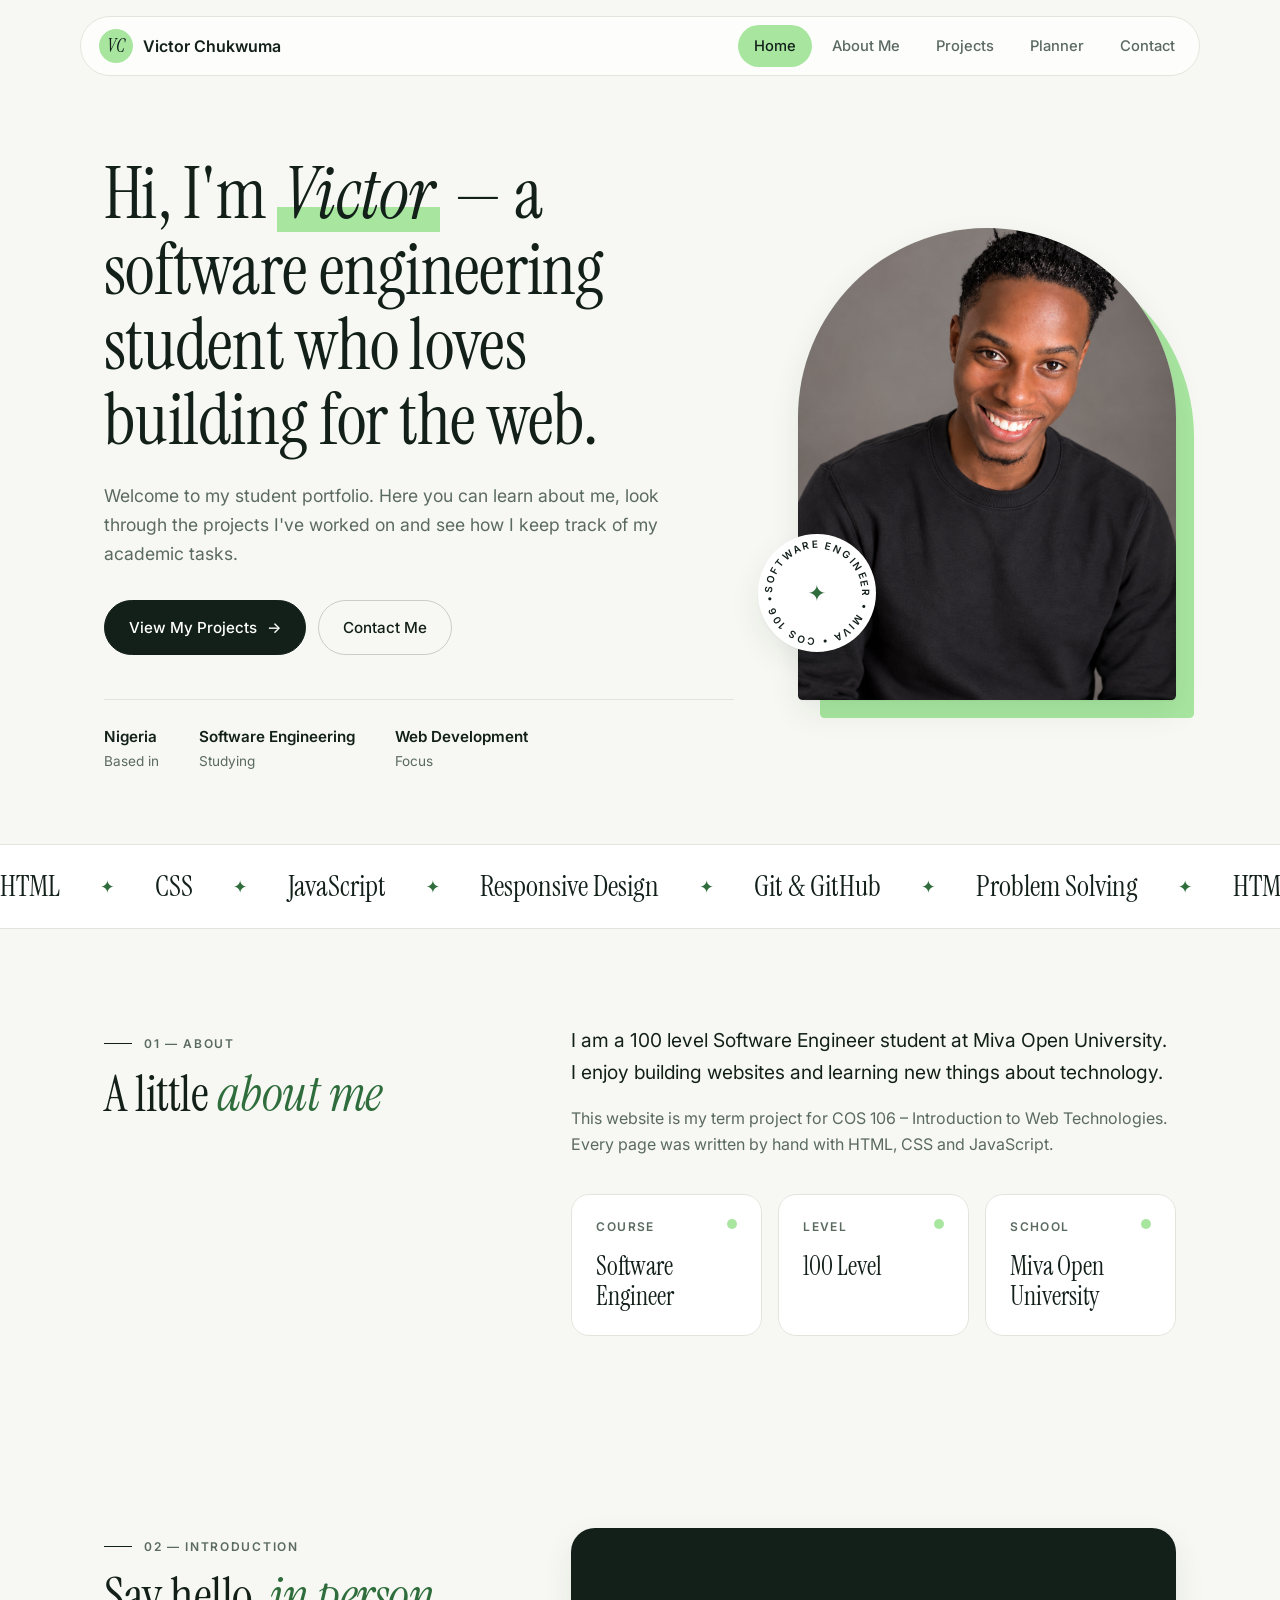
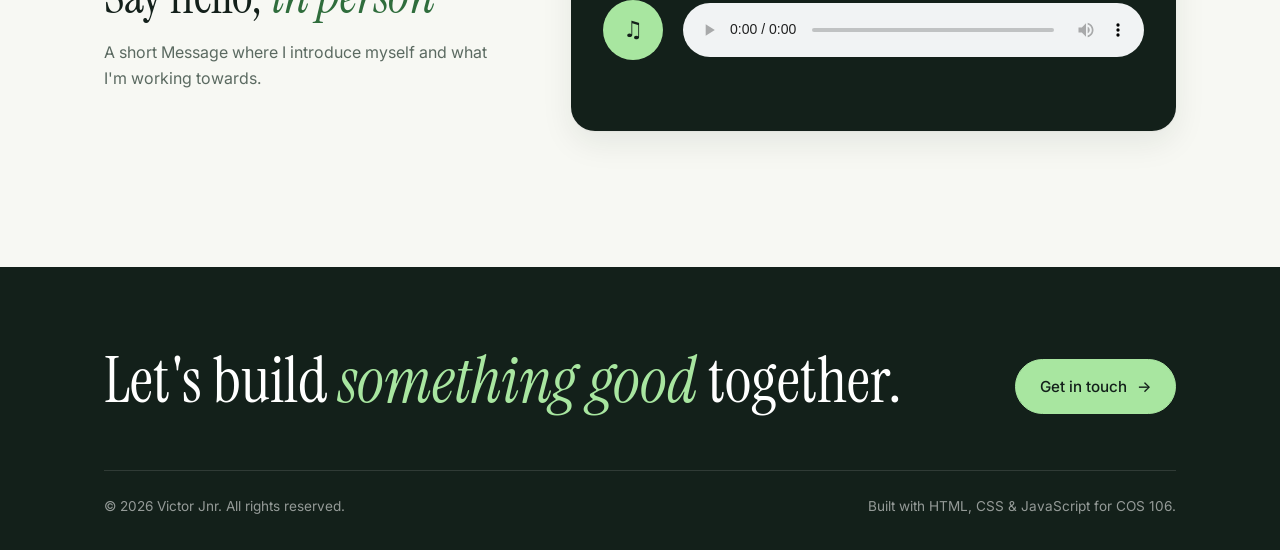
==== commit d7150ae9: "Update README, HTML, CSS, and add images for audio features and projects" ====
--- a/index.html
+++ b/index.html
@@ -157,8 +157,9 @@
       </div>
     </section>
 
-    <!-- ===================== VIDEO SECTION ===================== -->
-    <!-- Multimedia (video or audio) -->
+    <!-- ===================== AUDIO SECTION ===================== -->
+    <!-- Multimedia (audio). This used to be a video; it was changed to an audio
+         intro. Styled by ".intro-audio" in css/style.css (section 5). -->
     <section class="section split">
       <div class="section-head reveal">
         <span class="section-label">02 &mdash; Introduction</span>
@@ -166,14 +167,16 @@
         <p class="muted">A short Message where I introduce myself and what I'm working towards.</p>
       </div>
 
-      <div class="reveal">
-        <!-- PUT YOUR VIDEO HERE: save a short video in the "videos" folder as "intro.mp4"
+      <div class="reveal intro-audio">
+        <!-- Music-note icon in a green circle (just decoration) -->
+        <div class="intro-audio-icon" aria-hidden="true">&#9835;</div>
+        <!-- PUT YOUR AUDIO HERE: save a short voice note in the "audio" folder as "intro.mp3"
              (or change the src below to your own file name) -->
-        <video controls class="intro-video">
-          <source src="videos/intro.mp4" type="video/mp4">
-          <!-- This text shows only if the browser can't play videos -->
-          Sorry, your browser does not support the video tag.
-        </video>
+        <audio controls>
+          <source src="audio/intro.mp3" type="audio/mpeg">
+          <!-- This text shows only if the browser can't play audio -->
+          Sorry, your browser does not support the audio tag.
+        </audio>
       </div>
     </section>
 
--- a/css/style.css
+++ b/css/style.css
@@ -468,13 +468,36 @@
   align-self: center;
 }
 
-.intro-video {
-  display: block;
-  width: 100%;
-  aspect-ratio: 16 / 9;
+/* Home page audio intro (this replaced the old ".intro-video" style when the
+   home video was changed to audio). Dark card with an icon and the audio player. */
+.intro-audio {
+  display: flex;
+  align-items: center;
+  gap: 20px;
+  padding: 32px;
   border-radius: 24px;
   background-color: var(--ink);
   box-shadow: var(--shadow);
+}
+
+/* Green circle with a music note */
+.intro-audio-icon {
+  display: grid;
+  place-items: center;
+  flex-shrink: 0;
+  width: 60px;
+  height: 60px;
+  border-radius: 50%;
+  background-color: var(--green);
+  color: var(--ink);
+  font-size: 1.4rem;
+}
+
+/* The audio player fills the rest of the card */
+.intro-audio audio {
+  flex: 1;
+  width: 100%;
+  min-width: 0;
 }
 
 
@@ -1503,7 +1526,8 @@
   .contact-details,
   .planner-summary,
   .planner-main,
-  .audio-card {
+  .audio-card,
+  .intro-audio {
     padding: 24px;
   }
 
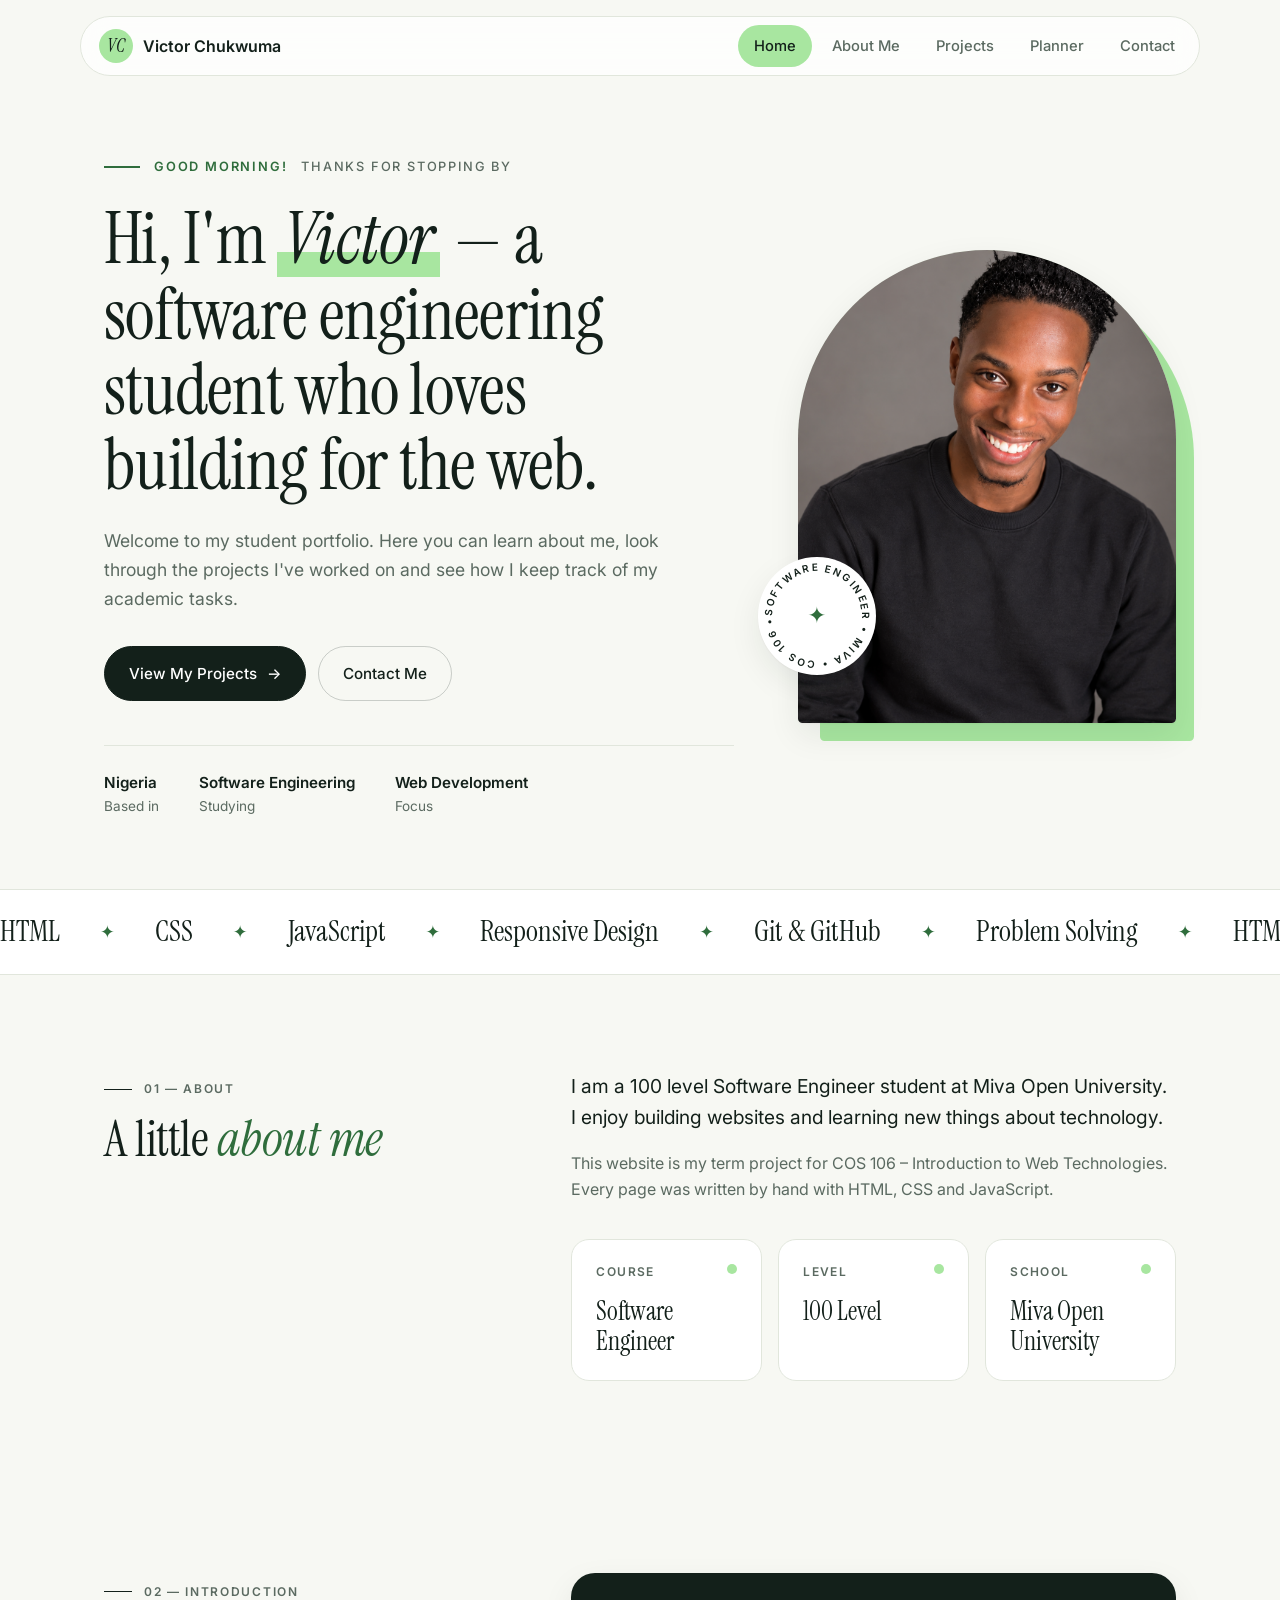
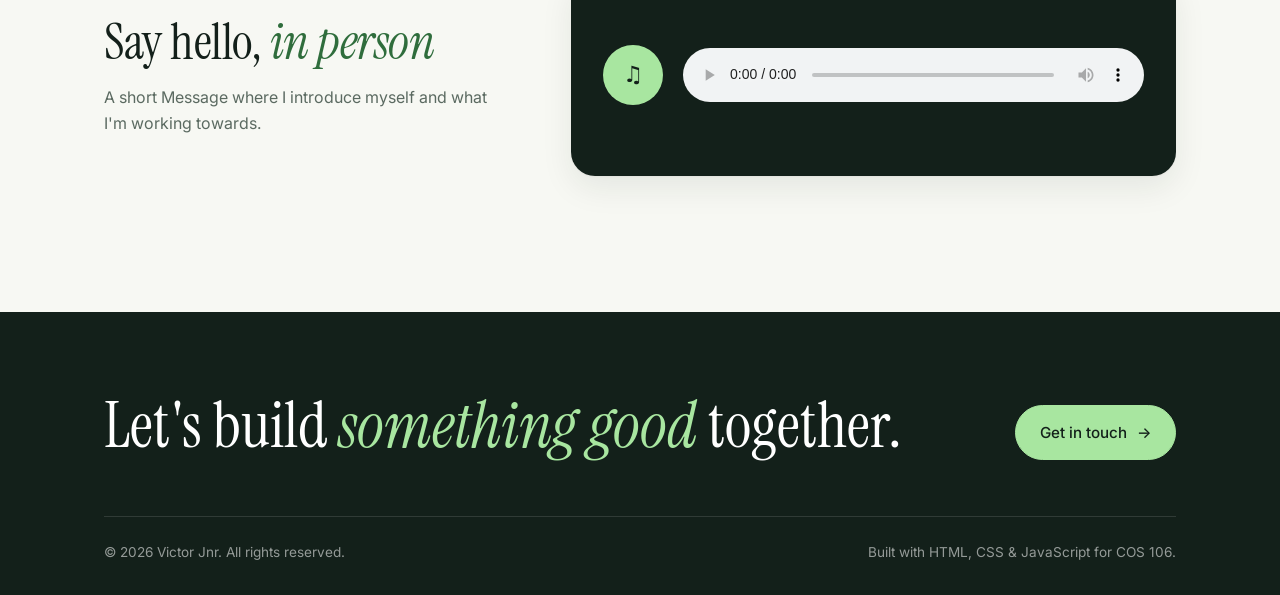
==== commit 6657e50d: "Refactor comments in CSS, HTML, and JavaScript files for consistency and clarity" ====
--- a/index.html
+++ b/index.html
@@ -47,13 +47,20 @@
     </nav>
   </header>
 
-  <!-- PDF: Proper semantic HTML - <main> holds the main content of the page -->
+  <!--  Proper semantic HTML - <main> holds the main content of the page -->
   <main>
 
     <!-- ===================== HERO SECTION ===================== -->
-    <!-- PDF: Homepage - student name, photograph and welcome message. PDF: Professional-looking layout (CSS Grid, see style.css section 5) -->
+    <!--  Homepage - student name, photograph and welcome message.  Professional-looking layout (CSS Grid, see style.css section 5) -->
     <section class="hero">
       <div class="hero-text">
+
+        <!-- Greeting pill. JS in js/main.js (section 2) changes "Hello!" to
+             Good morning / afternoon / evening based on the time -->
+        <p class="eyebrow">
+          <span class="greeting" id="greeting">Hello!</span>
+          Thanks for stopping by
+        </p>
 
         <!-- About me -->
         <h1>Hi, I'm <span class="highlight">Victor</span> &mdash; a software engineering student who loves building for the web.</h1>
--- a/css/style.css
+++ b/css/style.css
@@ -1,7 +1,7 @@
 /*
   =========================================================
   style.css  -  ONE stylesheet for the whole website
-  PDF: External CSS stylesheet  (every page links to this file)
+   External CSS stylesheet  (every page links to this file)
 
   Design idea: calm and "editorial" - warm off-white paper,
   deep green-black ink, and LIGHT GREEN as the main colour
@@ -23,7 +23,7 @@
    12. ANIMATIONS
    13. RESPONSIVE DESIGN (MOBILE)
 
-  PDF CSS requirements shown in this file (search for "PDF:"):
+  PDF CSS requirements shown in this file (search for ""):
     - External CSS stylesheet  -> this file (linked in the <head> of every page)
     - Consistent colour scheme -> section 1
     - Navigation styling       -> section 3
@@ -37,7 +37,7 @@
 
 
 /* ===================== 1. COLOUR SCHEME ===================== */
-/* PDF: Consistent colour scheme
+/*  Consistent colour scheme
    All the colours (and fonts) are stored here once. Change a value
    here and it changes everywhere on the site. */
 :root {
@@ -114,7 +114,7 @@
 /* ===================== 3. NAVIGATION STYLING ===================== */
 /* The header is a floating "pill" with a frosted-glass look. */
 .site-header {
-  display: flex;                   /* PDF: Flexbox - logo on the left, menu on the right */
+  display: flex;                   /*  Flexbox - logo on the left, menu on the right */
   justify-content: space-between;
   align-items: center;
   position: sticky;                /* header stays at the top when you scroll */
@@ -129,7 +129,7 @@
   -webkit-backdrop-filter: blur(14px);
   border: 1px solid var(--line);
   border-radius: 999px;
-  transition: box-shadow 0.3s;     /* PDF: Transitions */
+  transition: box-shadow 0.3s;     /*  Transitions */
 }
 
 /* JS adds "scrolled" once you scroll down, giving the header a soft shadow */
@@ -189,7 +189,7 @@
   background-color: var(--green);
 }
 
-/* PDF: Mobile-friendly interface - the hamburger menu button, hidden on big screens, shown on mobile (see section 13) */
+/*  Mobile-friendly interface - the hamburger menu button, hidden on big screens, shown on mobile (see section 13) */
 .menu-toggle {
   display: none;
   position: relative;
@@ -220,7 +220,7 @@
 
 
 /* ===================== 4. BUTTONS ===================== */
-/* PDF: Animations or transitions + Flexbox - buttons use inline-flex and change colour smoothly on hover */
+/*  Animations or transitions + Flexbox - buttons use inline-flex and change colour smoothly on hover */
 .btn {
   display: inline-flex;
   align-items: center;
@@ -281,9 +281,9 @@
 
 
 /* ===================== 5. HOME PAGE (HERO + MARQUEE) ===================== */
-/* PDF: Professional-looking layout  +  PDF: CSS Grid */
+/*  Professional-looking layout  +   CSS Grid */
 .hero {
-  display: grid;                        /* PDF: CSS Grid - text on the left, photo on the right */
+  display: grid;                        /*  CSS Grid - text on the left, photo on the right */
   grid-template-columns: 1.25fr 0.75fr;
   align-items: center;
   gap: 64px;
@@ -294,30 +294,30 @@
 
 /* Small rounded label above the big heading */
 .eyebrow {
-  display: inline-flex;                 /* PDF: Flexbox */
+  display: flex;                        /*  Flexbox */
   align-items: center;
-  gap: 10px;
-  padding: 6px 16px 6px 12px;
-  margin-bottom: 28px;
-  background-color: var(--white);
-  border: 1px solid var(--line);
-  border-radius: 999px;
-  font-size: 0.85rem;
+  flex-wrap: wrap;
+  gap: 14px;
+  margin-bottom: 24px;
+  font-size: 0.8rem;
+  font-weight: 500;
+  letter-spacing: 0.14em;
+  text-transform: uppercase;
   color: var(--muted);
 }
 
+/* Short green line in front of the greeting */
+.eyebrow::before {
+  content: "";
+  width: 36px;
+  height: 2px;
+  background-color: var(--green-deep);
+}
+
+/* "GOOD MORNING!" in dark green, bold */
 .greeting {
-  color: var(--ink);
+  color: var(--green-deep);
   font-weight: 600;
-}
-
-/* Small green dot that gently pulses (ANIMATION, see section 12) */
-.dot {
-  width: 8px;
-  height: 8px;
-  border-radius: 50%;
-  background-color: var(--green-deep);
-  animation: pulse 2s infinite;
 }
 
 .hero h1 {
@@ -541,7 +541,7 @@
   margin-top: 16px;
 }
 
-/* PDF: CSS Grid - a two-column layout (heading left, content right) */
+/*  CSS Grid - a two-column layout (heading left, content right) */
 .split {
   display: grid;
   grid-template-columns: 1fr 1.5fr;
@@ -557,7 +557,7 @@
   color: var(--muted);
 }
 
-/* PDF: CSS Grid - the cards arrange themselves into columns automatically */
+/*  CSS Grid - the cards arrange themselves into columns automatically */
 .card-grid {
   display: grid;
   grid-template-columns: repeat(auto-fit, minmax(180px, 1fr));
@@ -660,7 +660,7 @@
 
 
 /* ===================== 7. ABOUT PAGE (TABLE + LISTS + AUDIO) ===================== */
-/* Table styling (PDF: Tables) */
+/* Table styling ( Tables) */
 .table-wrapper {
   overflow-x: auto;    /* lets the table scroll sideways on small phones */
   border: 1px solid var(--line);
@@ -714,7 +714,7 @@
   border-left: 3px solid var(--green);
 }
 
-/* PDF: Flexbox - skills list shown as "pills" */
+/*  Flexbox - skills list shown as "pills" */
 .skills-list {
   list-style: none;
   display: flex;
@@ -831,7 +831,7 @@
 
 
 /* ===================== 8. PROJECT CARDS ===================== */
-/* PDF: CSS Grid */
+/*  CSS Grid */
 .project-grid {
   display: grid;
   grid-template-columns: repeat(auto-fit, minmax(280px, 1fr));
@@ -941,7 +941,7 @@
 
 
 /* ===================== 9. PLANNER ===================== */
-/* PDF: CSS Grid - summary panel on the left, task list on the right */
+/*  CSS Grid - summary panel on the left, task list on the right */
 .planner-layout {
   display: grid;
   grid-template-columns: 340px 1fr;
@@ -1010,7 +1010,7 @@
   border-radius: 24px;
 }
 
-/* PDF: Flexbox - text box and button side by side */
+/*  Flexbox - text box and button side by side */
 .task-form {
   display: flex;
   gap: 10px;
@@ -1046,7 +1046,7 @@
 
 /* One task in the list */
 .task-item {
-  display: flex;                    /* PDF: Flexbox - [circle] task text [delete] */
+  display: flex;                    /*  Flexbox - [circle] task text [delete] */
   align-items: center;
   gap: 14px;
   padding: 14px 4px;
@@ -1131,7 +1131,7 @@
 
 
 /* ===================== 10. CONTACT FORM ===================== */
-/* PDF: CSS Grid - form on the left, contact details on the right */
+/*  CSS Grid - form on the left, contact details on the right */
 .contact-wrapper {
   display: grid;
   grid-template-columns: 1.5fr 1fr;
@@ -1141,7 +1141,7 @@
 
 .contact-form {
   display: flex;
-  flex-direction: column;   /* PDF: Flexbox - stacks the fields on top of each other */
+  flex-direction: column;   /*  Flexbox - stacks the fields on top of each other */
   gap: 20px;
   padding: 32px;
   background-color: var(--white);
@@ -1149,7 +1149,7 @@
   border-radius: 24px;
 }
 
-/* PDF: CSS Grid - Name and Email side by side */
+/*  CSS Grid - Name and Email side by side */
 .form-row {
   display: grid;
   grid-template-columns: 1fr 1fr;
@@ -1276,7 +1276,7 @@
 
 
 /* ===================== 11. FOOTER ===================== */
-/* PDF: Consistent colour scheme - same ink + light green colours as the rest of the site */
+/*  Consistent colour scheme - same ink + light green colours as the rest of the site */
 .site-footer {
   margin-top: 40px;
   padding: 80px max(24px, calc((100% - 1120px) / 2 + 24px)) 32px;
@@ -1284,7 +1284,7 @@
   color: var(--white);
 }
 
-/* PDF: Flexbox - big sentence on the left, button on the right */
+/*  Flexbox - big sentence on the left, button on the right */
 .footer-inner {
   display: flex;
   justify-content: space-between;
@@ -1318,7 +1318,7 @@
 
 
 /* ===================== 12. ANIMATIONS ===================== */
-/* PDF: Animations or transitions */
+/*  Animations or transitions */
 
 /* Fade in and move up a little */
 @keyframes fadeIn {
@@ -1417,7 +1417,7 @@
 
 
 /* ===================== 13. RESPONSIVE DESIGN (MOBILE) ===================== */
-/* PDF: Responsive design  +  PDF: Mobile-friendly interface */
+/*  Responsive design  +   Mobile-friendly interface */
 
 /* Big screens only: the middle project card sits a bit lower (staggered look) */
 @media (min-width: 960px) {
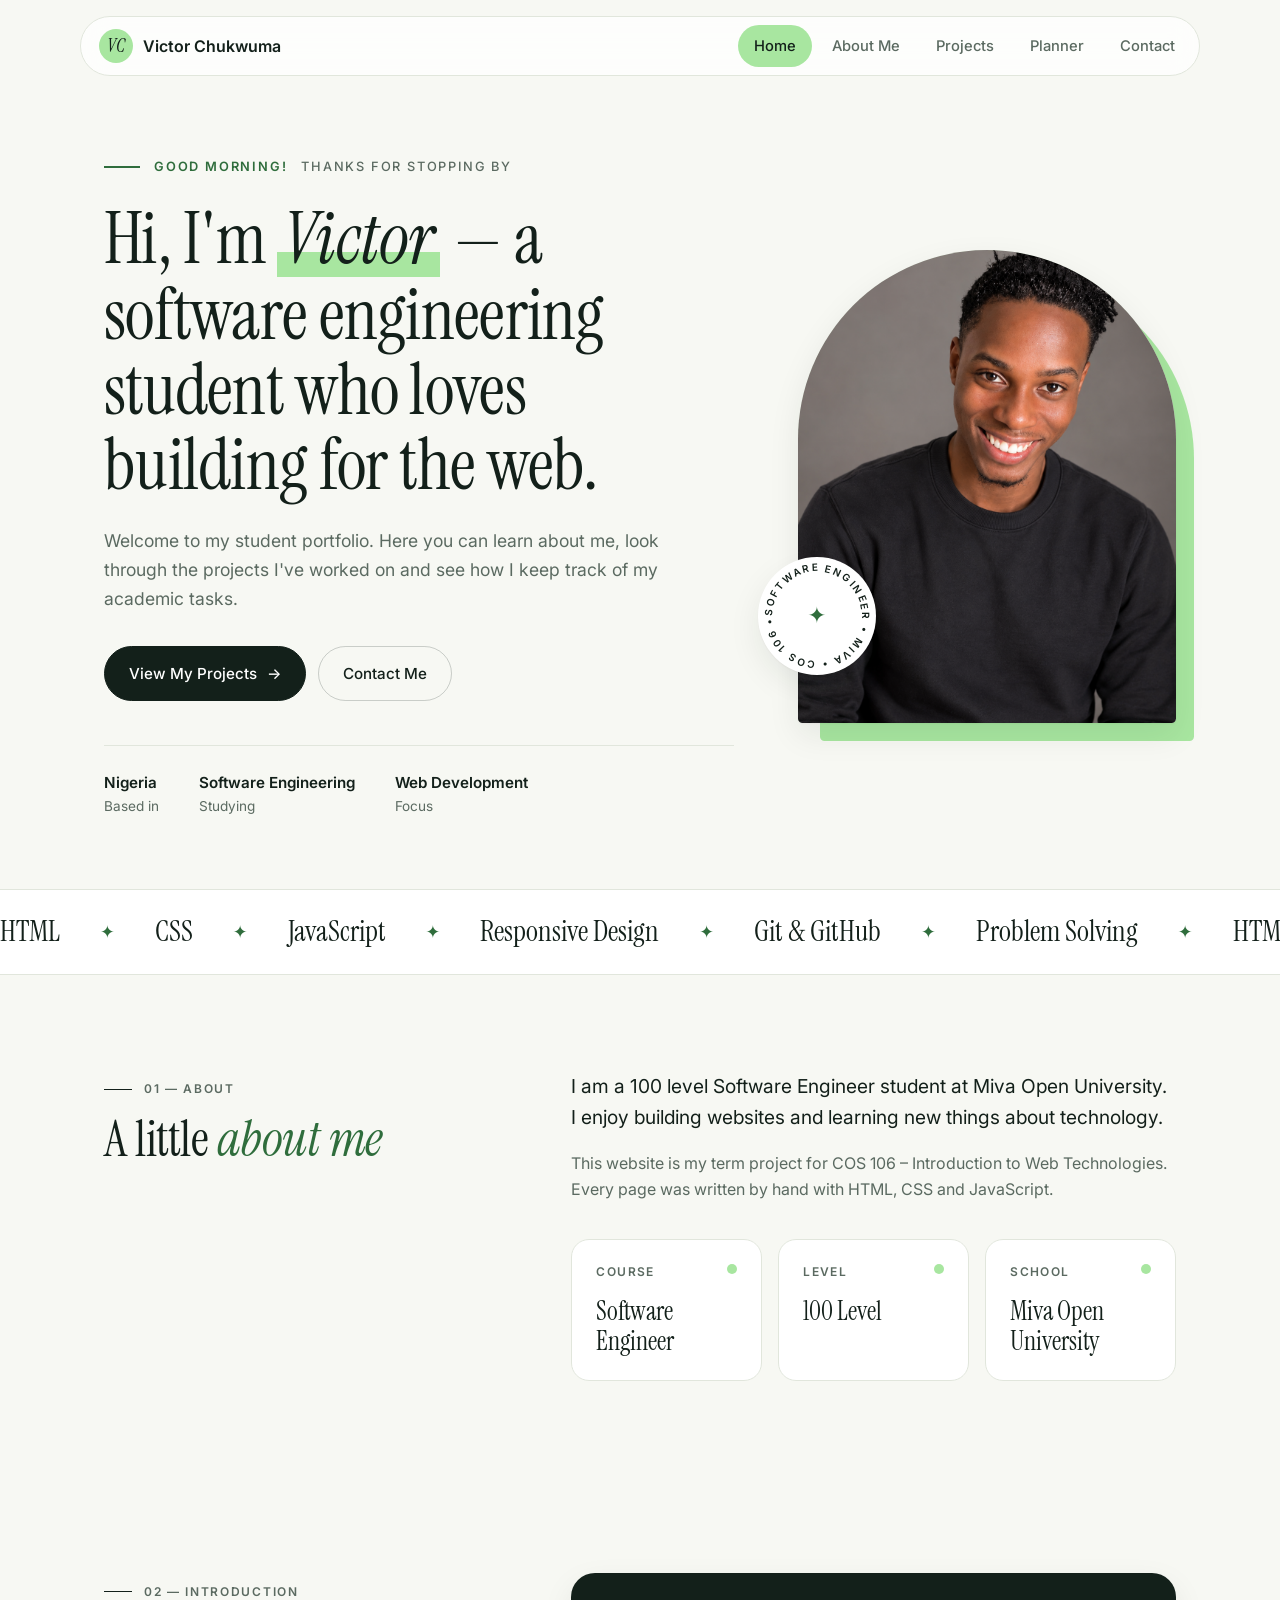
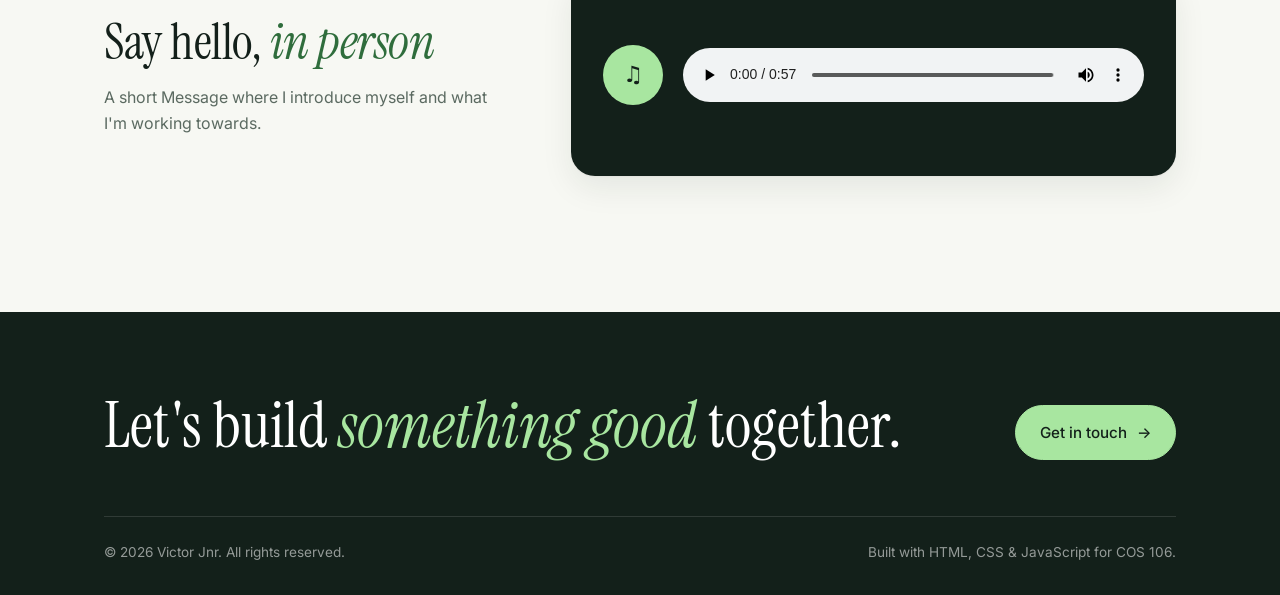
==== commit 54504c3f: "updated contact, home and index page, added audio to the home page" ====
--- a/index.html
+++ b/index.html
@@ -180,7 +180,7 @@
         <!-- PUT YOUR AUDIO HERE: save a short voice note in the "audio" folder as "intro.mp3"
              (or change the src below to your own file name) -->
         <audio controls>
-          <source src="audio/intro.mp3" type="audio/mpeg">
+          <source src="audio/Homevc.mp3" type="audio/mpeg">
           <!-- This text shows only if the browser can't play audio -->
           Sorry, your browser does not support the audio tag.
         </audio>
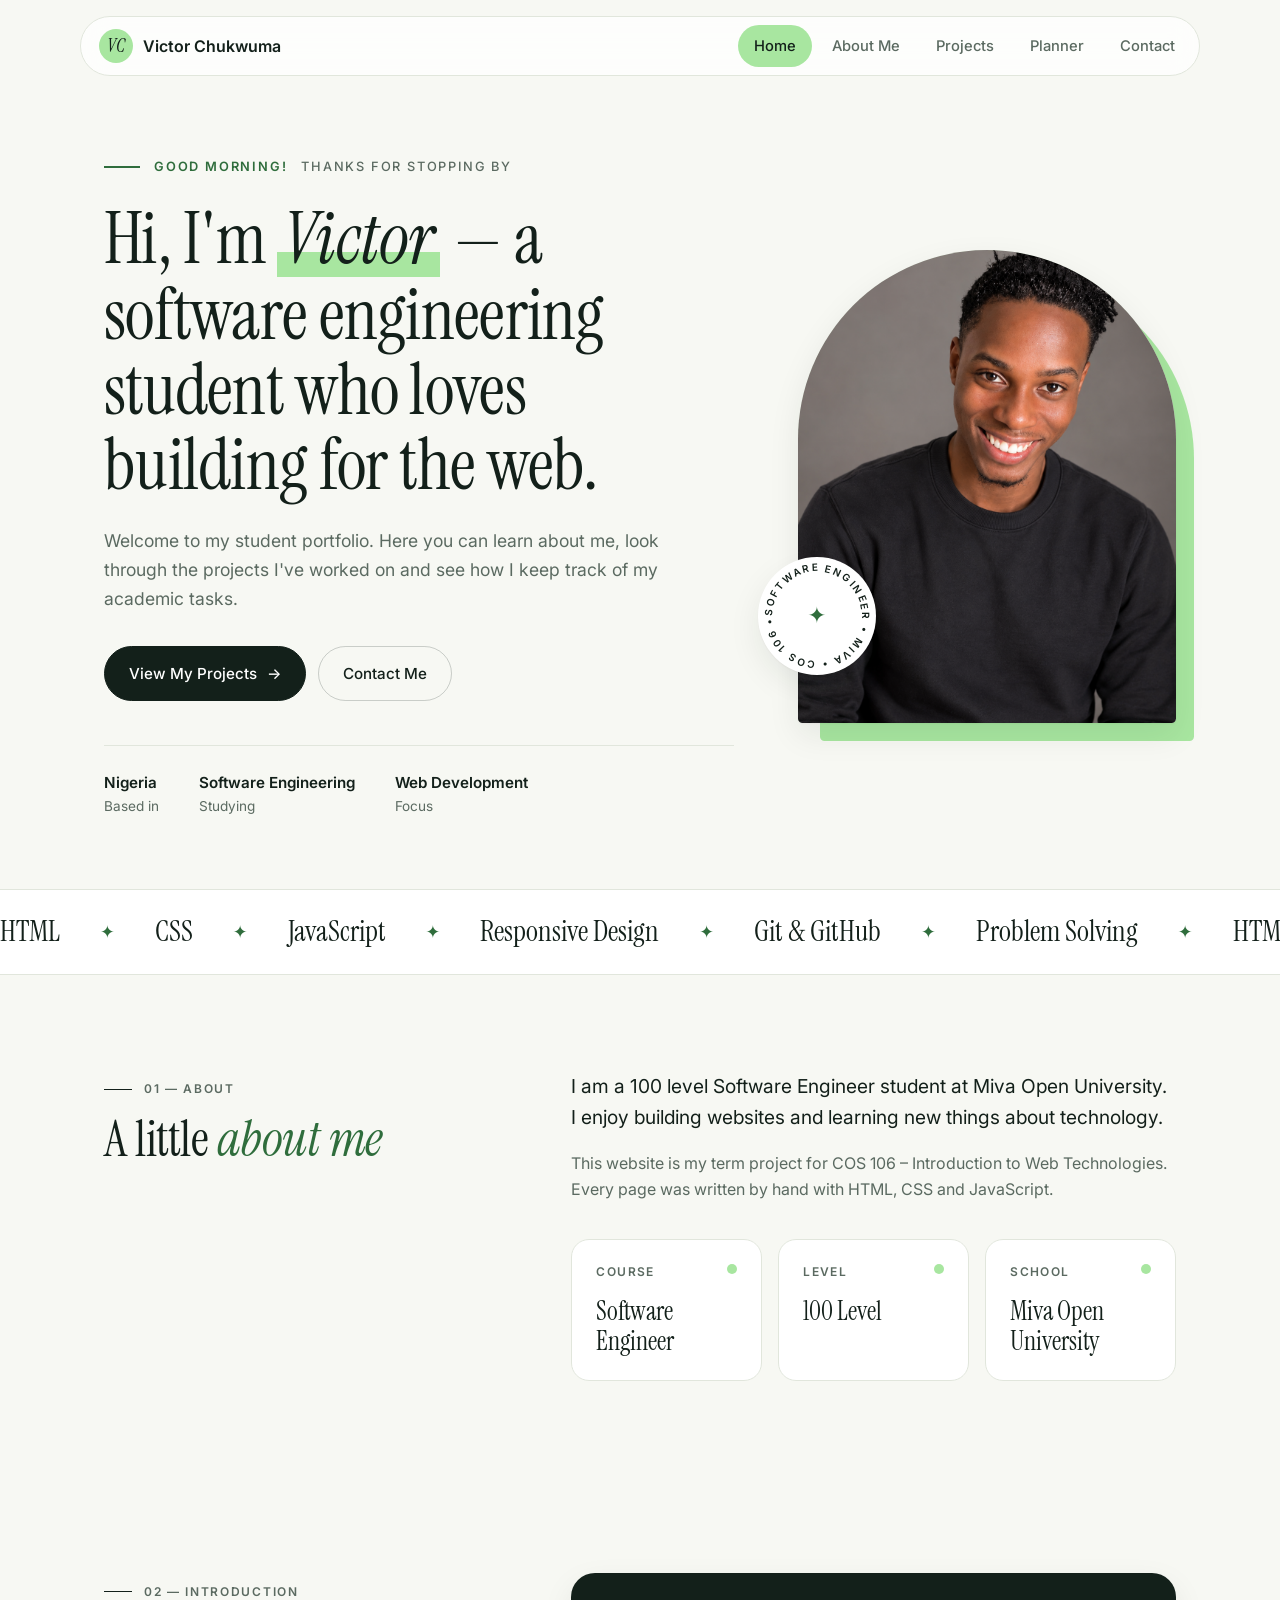
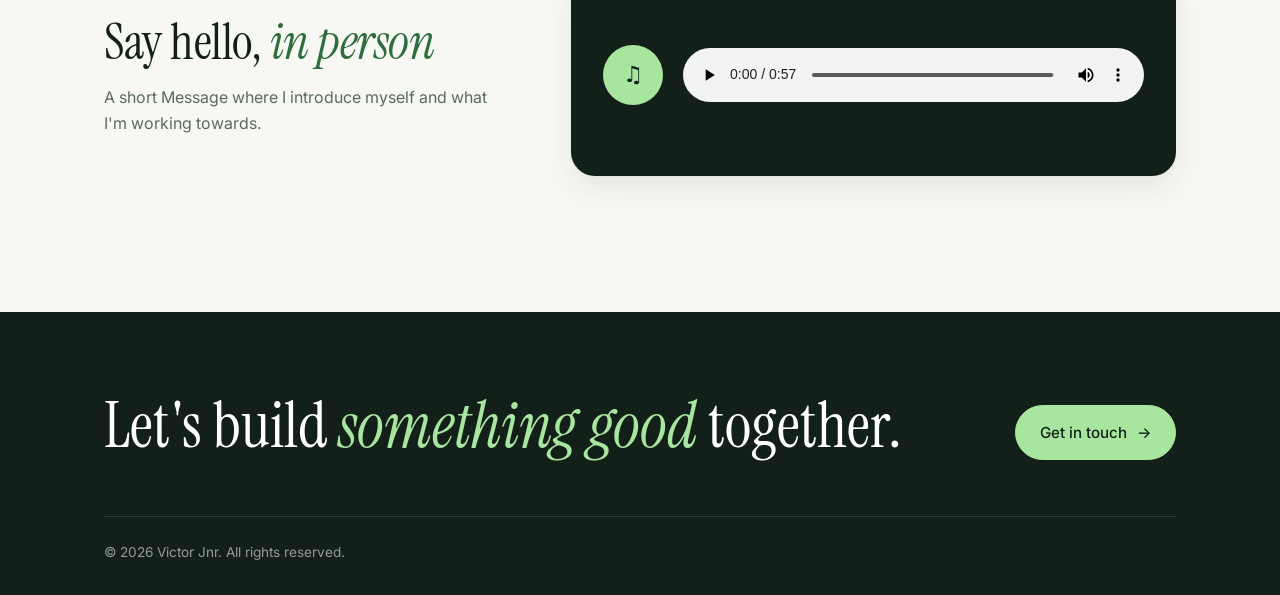
==== commit 79999c65: "Update index.html" ====
--- a/index.html
+++ b/index.html
@@ -198,7 +198,7 @@
     <div class="footer-bottom">
       <!-- The year is filled in automatically by JS (see js/main.js).  -->
       <p>&copy; <span id="year">2026</span> Victor Jnr. All rights reserved.</p>
-      <p>Built with HTML, CSS &amp; JavaScript for COS 106.</p>
+
     </div>
   </footer>
 
--- a/css/style.css
+++ b/css/style.css
@@ -23,7 +23,6 @@
    12. ANIMATIONS
    13. RESPONSIVE DESIGN (MOBILE)
 
-  PDF CSS requirements shown in this file (search for ""):
     - External CSS stylesheet  -> this file (linked in the <head> of every page)
     - Consistent colour scheme -> section 1
     - Navigation styling       -> section 3
@@ -146,7 +145,7 @@
   text-decoration: none;
 }
 
-/* The little green circle with your initials */
+/* The little green circle with My initials */
 .logo-mark {
   display: grid;
   place-items: center;              /* CSS GRID trick to centre the letter */
@@ -326,7 +325,7 @@
   animation: fadeIn 0.9s ease both;
 }
 
-/* Your name gets a light green "highlighter pen" stroke that draws itself in */
+/* My name gets a light green "highlighter pen" stroke that draws itself in */
 .highlight {
   font-style: italic;
   color: var(--ink);
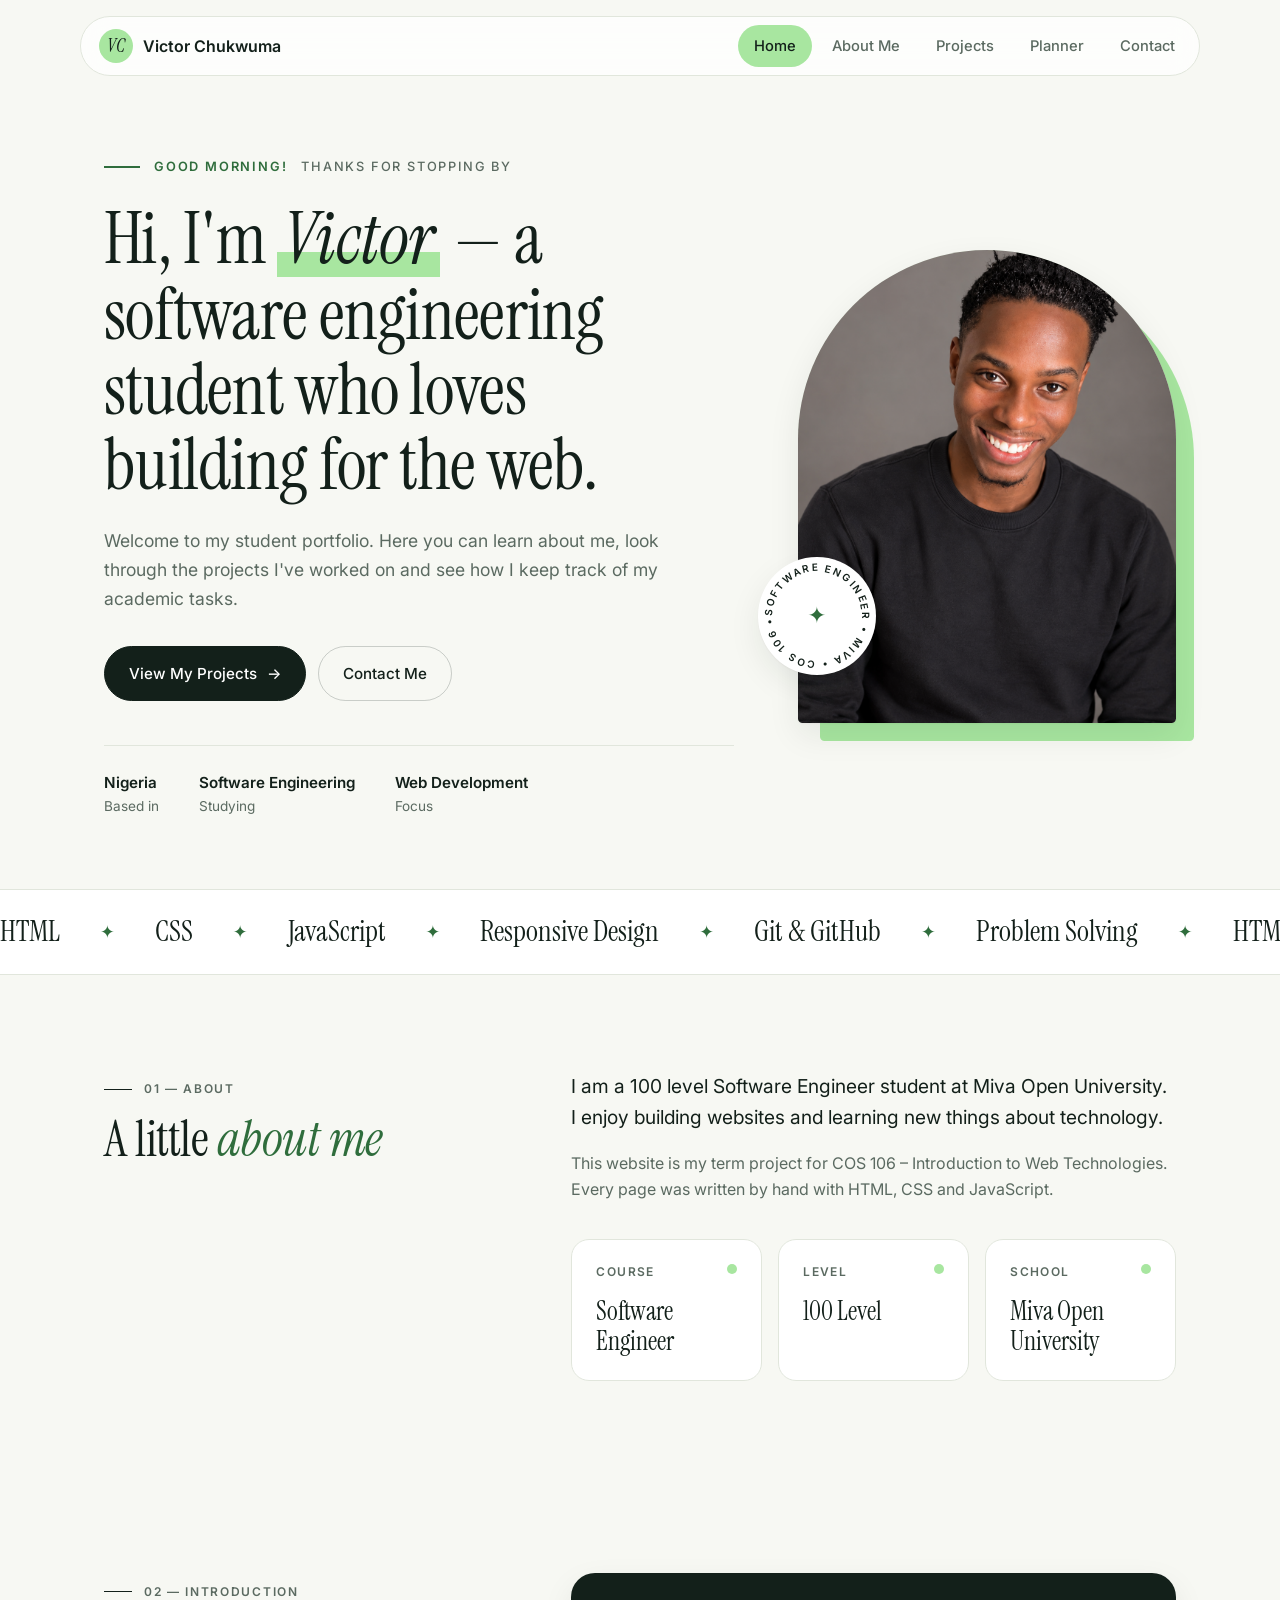
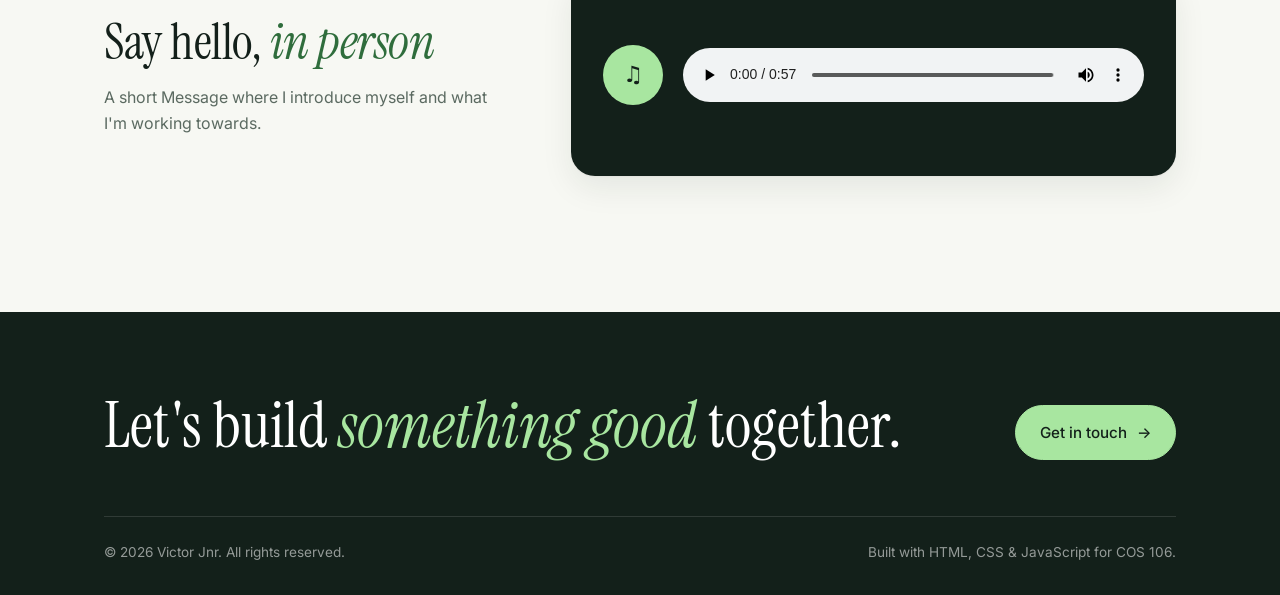
==== commit d68d33af: "Update README and HTML files for clarity; remove redundant text and footer text" ====
--- a/index.html
+++ b/index.html
@@ -2,8 +2,7 @@
 <!--
   =========================================================
   HOME PAGE  (index.html)
-  PDF Requirement 1: Homepage
-    - Student name and photograph   -> see "HERO SECTION" below
+    - Name and photograph   -> see "HERO SECTION" below
     - Welcome message               -> see "HERO SECTION" below
     - Navigation menu               -> see "NAVIGATION MENU" below
     - Brief biography               -> see "BIOGRAPHY SECTION" below
@@ -198,7 +197,7 @@
     <div class="footer-bottom">
       <!-- The year is filled in automatically by JS (see js/main.js).  -->
       <p>&copy; <span id="year">2026</span> Victor Jnr. All rights reserved.</p>
-
+      <p>Built with HTML, CSS &amp; JavaScript for COS 106.</p>
     </div>
   </footer>
 
--- a/css/style.css
+++ b/css/style.css
@@ -1,12 +1,10 @@
 /*
   =========================================================
-  style.css  -  ONE stylesheet for the whole website
-   External CSS stylesheet  (every page links to this file)
-
-  Design idea: calm and "editorial" - warm off-white paper,
-  deep green-black ink, and LIGHT GREEN as the main colour
-  (used like a highlighter pen). Big serif headings + a clean
-  sans-serif for normal text.
+  style.css - styles I use across the whole website
+
+  I went for a calm look with warm off-white, dark green, and
+  light green highlights. I use serif headings and a clean,
+  easy-to-read font for the rest of the text.
 
   Quick map of this file (search for the titles in CAPS):
     1. COLOUR SCHEME (variables)
@@ -23,34 +21,24 @@
    12. ANIMATIONS
    13. RESPONSIVE DESIGN (MOBILE)
 
-    - External CSS stylesheet  -> this file (linked in the <head> of every page)
-    - Consistent colour scheme -> section 1
-    - Navigation styling       -> section 3
-    - Flexbox                  -> sections 3, 4, 5, 7, 9, 10, 11
-    - CSS Grid                 -> sections 5, 6, 8, 9, 10
-    - Animations / transitions -> section 12 (keyframes) + "transition" on hover effects everywhere
-    - Responsive design        -> section 13 (@media rules)
-    - Mobile-friendly interface -> section 13 + the hamburger menu in section 3
   =========================================================
 */
 
 
 /* ===================== 1. COLOUR SCHEME ===================== */
-/*  Consistent colour scheme
-   All the colours (and fonts) are stored here once. Change a value
-   here and it changes everywhere on the site. */
+/* I keep the colours and fonts here so I can update them across the site in one place. */
 :root {
-  --green: #a8e6a0;          /* LIGHT GREEN - the main colour (highlights, pills, buttons on hover) */
-  --green-soft: #e7f7e2;     /* very pale green - soft backgrounds */
-  --green-deep: #2f6d3c;     /* dark green - green TEXT (light green text is hard to read on white) */
-  --ink: #13201a;            /* almost-black green - headings, dark panels, footer */
-  --muted: #5b6a61;          /* grey-green - secondary text */
-  --paper: #f7f8f3;          /* warm off-white - page background */
+  --green: #a8e6a0;          /* light green for highlights, labels, and hover states */
+  --green-soft: #e7f7e2;     /* pale green for soft backgrounds */
+  --green-deep: #2f6d3c;     /* darker green for text that needs more contrast */
+  --ink: #13201a;            /* dark green for headings, panels, and the footer */
+  --muted: #5b6a61;          /* grey-green for secondary text */
+  --paper: #f7f8f3;          /* warm off-white for the page background */
   --white: #ffffff;
-  --line: #e1e6dc;           /* thin borders */
-  --error: #c4432f;          /* red - error messages */
-
-  --radius: 18px;            /* roundness of cards */
+  --line: #e1e6dc;           /* colour for borders */
+  --error: #c4432f;          /* red for error messages */
+
+  --radius: 18px;            /* rounded corners for cards */
   --font-serif: "Instrument Serif", Georgia, "Times New Roman", serif;
   --font-sans: "Inter", system-ui, -apple-system, "Segoe UI", Arial, sans-serif;
   --shadow: 0 1px 2px rgba(19, 32, 26, 0.04), 0 12px 32px rgba(19, 32, 26, 0.08);
@@ -113,7 +101,7 @@
 /* ===================== 3. NAVIGATION STYLING ===================== */
 /* The header is a floating "pill" with a frosted-glass look. */
 .site-header {
-  display: flex;                   /*  Flexbox - logo on the left, menu on the right */
+  display: flex;                   /* keeps the logo left and menu right */
   justify-content: space-between;
   align-items: center;
   position: sticky;                /* header stays at the top when you scroll */
@@ -128,7 +116,7 @@
   -webkit-backdrop-filter: blur(14px);
   border: 1px solid var(--line);
   border-radius: 999px;
-  transition: box-shadow 0.3s;     /*  Transitions */
+  transition: box-shadow 0.3s;     /* makes the shadow appear smoothly */
 }
 
 /* JS adds "scrolled" once you scroll down, giving the header a soft shadow */
@@ -148,7 +136,7 @@
 /* The little green circle with My initials */
 .logo-mark {
   display: grid;
-  place-items: center;              /* CSS GRID trick to centre the letter */
+  place-items: center;              /* centres the letter inside the circle */
   width: 34px;
   height: 34px;
   border-radius: 50%;
@@ -161,7 +149,7 @@
 
 .nav-links {
   list-style: none;      /* removes the bullet points */
-  display: flex;         /* FLEXBOX: puts the links in a row */
+  display: flex;         /* lines the links up in a row */
   gap: 4px;
 }
 
@@ -173,7 +161,7 @@
   font-weight: 500;
   padding: 9px 16px;
   border-radius: 999px;
-  transition: background-color 0.25s, color 0.25s;   /* TRANSITION: smooth colour change on hover */
+  transition: background-color 0.25s, color 0.25s;   /* changes the link colour smoothly */
 }
 
 /* What a link looks like when you hover over it */
@@ -188,7 +176,7 @@
   background-color: var(--green);
 }
 
-/*  Mobile-friendly interface - the hamburger menu button, hidden on big screens, shown on mobile (see section 13) */
+/* I show this menu button on smaller screens and hide it on larger ones. */
 .menu-toggle {
   display: none;
   position: relative;
@@ -219,7 +207,7 @@
 
 
 /* ===================== 4. BUTTONS ===================== */
-/*  Animations or transitions + Flexbox - buttons use inline-flex and change colour smoothly on hover */
+/* I use inline-flex to line up the button text and arrow, with a smooth hover change. */
 .btn {
   display: inline-flex;
   align-items: center;
@@ -234,7 +222,7 @@
   font-size: 0.95rem;
   font-weight: 500;
   cursor: pointer;
-  transition: transform 0.25s, background-color 0.25s, color 0.25s, border-color 0.25s;  /* TRANSITION */
+  transition: transform 0.25s, background-color 0.25s, color 0.25s, border-color 0.25s;  /* smoothly changes the button on hover */
 }
 
 /* On hover the button turns light green and lifts up a little */
@@ -280,9 +268,9 @@
 
 
 /* ===================== 5. HOME PAGE (HERO + MARQUEE) ===================== */
-/*  Professional-looking layout  +   CSS Grid */
+/* I put the intro text and photo side by side on larger screens. */
 .hero {
-  display: grid;                        /*  CSS Grid - text on the left, photo on the right */
+  display: grid;                        /* puts the text on the left and photo on the right */
   grid-template-columns: 1.25fr 0.75fr;
   align-items: center;
   gap: 64px;
@@ -293,7 +281,7 @@
 
 /* Small rounded label above the big heading */
 .eyebrow {
-  display: flex;                        /*  Flexbox */
+  display: flex;                        /* keeps the label and its contents together */
   align-items: center;
   flex-wrap: wrap;
   gap: 14px;
@@ -320,7 +308,7 @@
 }
 
 .hero h1 {
-  font-size: clamp(2.6rem, 5.6vw, 4.6rem);   /* clamp() = grows with the screen but never too small/big */
+  font-size: clamp(2.6rem, 5.6vw, 4.6rem);   /* scales with the screen while staying readable */
   margin-bottom: 24px;
   animation: fadeIn 0.9s ease both;
 }
@@ -334,7 +322,7 @@
   background-repeat: no-repeat;
   background-position: 0 88%;
   background-size: 0% 0.35em;            /* starts with no width ... */
-  animation: highlight 0.8s 0.6s ease forwards;   /* ... and grows to full width (section 12) */
+  animation: highlight 0.8s 0.6s ease forwards;   /* ... then grows under my name */
 }
 
 .welcome {
@@ -423,7 +411,7 @@
   inset: 0;
   width: 100%;
   height: 100%;
-  animation: spin 18s linear infinite;   /* ANIMATION: slowly rotates */
+  animation: spin 18s linear infinite;   /* slowly rotates the text */
 }
 
 .badge text {
@@ -451,7 +439,7 @@
   display: flex;
   width: max-content;
   gap: 40px;
-  animation: marquee 32s linear infinite;   /* ANIMATION: slides left forever */
+  animation: marquee 32s linear infinite;   /* keeps the words moving to the left */
 }
 
 .marquee-track span {
@@ -467,8 +455,7 @@
   align-self: center;
 }
 
-/* Home page audio intro (this replaced the old ".intro-video" style when the
-   home video was changed to audio). Dark card with an icon and the audio player. */
+/* This dark card holds my home page audio intro and its icon. */
 .intro-audio {
   display: flex;
   align-items: center;
@@ -540,7 +527,7 @@
   margin-top: 16px;
 }
 
-/*  CSS Grid - a two-column layout (heading left, content right) */
+/* puts the heading on the left and the content on the right */
 .split {
   display: grid;
   grid-template-columns: 1fr 1.5fr;
@@ -556,7 +543,7 @@
   color: var(--muted);
 }
 
-/*  CSS Grid - the cards arrange themselves into columns automatically */
+/* lets the cards fit into as many columns as the screen allows */
 .card-grid {
   display: grid;
   grid-template-columns: repeat(auto-fit, minmax(180px, 1fr));
@@ -570,7 +557,7 @@
   padding: 24px;
   border: 1px solid var(--line);
   border-radius: var(--radius);
-  transition: transform 0.3s, border-color 0.3s;   /* TRANSITION */
+  transition: transform 0.3s, border-color 0.3s;   /* smoothly lifts the card on hover */
 }
 
 .card:hover {
@@ -646,7 +633,7 @@
 .page-banner h1 {
   font-size: clamp(3.2rem, 9vw, 6.5rem);
   margin-top: 18px;
-  animation: fadeIn 0.9s ease both;    /* ANIMATION */
+  animation: fadeIn 0.9s ease both;    /* brings the heading in gently */
 }
 
 .page-banner p {
@@ -659,7 +646,7 @@
 
 
 /* ===================== 7. ABOUT PAGE (TABLE + LISTS + AUDIO) ===================== */
-/* Table styling ( Tables) */
+/* I wrap the table so it can scroll sideways on small screens. */
 .table-wrapper {
   overflow-x: auto;    /* lets the table scroll sideways on small phones */
   border: 1px solid var(--line);
@@ -713,7 +700,7 @@
   border-left: 3px solid var(--green);
 }
 
-/*  Flexbox - skills list shown as "pills" */
+/* displays the skills as rounded labels */
 .skills-list {
   list-style: none;
   display: flex;
@@ -830,7 +817,7 @@
 
 
 /* ===================== 8. PROJECT CARDS ===================== */
-/*  CSS Grid */
+/* lays out the project cards in responsive columns */
 .project-grid {
   display: grid;
   grid-template-columns: repeat(auto-fit, minmax(280px, 1fr));
@@ -843,7 +830,7 @@
   border: 1px solid var(--line);
   border-radius: 24px;
   padding: 10px;
-  transition: transform 0.35s, box-shadow 0.35s;   /* TRANSITION */
+  transition: transform 0.35s, box-shadow 0.35s;   /* smooths the card lift and shadow */
 }
 
 /* Card lifts up when you hover over it */
@@ -940,7 +927,7 @@
 
 
 /* ===================== 9. PLANNER ===================== */
-/*  CSS Grid - summary panel on the left, task list on the right */
+/* puts the summary next to the task list on larger screens */
 .planner-layout {
   display: grid;
   grid-template-columns: 340px 1fr;
@@ -986,7 +973,7 @@
   height: 100%;
   background-color: var(--green);
   border-radius: 999px;
-  transition: width 0.5s ease;   /* TRANSITION: bar grows smoothly */
+  transition: width 0.5s ease;   /* makes the bar grow smoothly */
 }
 
 .progress-text {
@@ -1009,7 +996,7 @@
   border-radius: 24px;
 }
 
-/*  Flexbox - text box and button side by side */
+/* keeps the task input and button side by side */
 .task-form {
   display: flex;
   gap: 10px;
@@ -1045,12 +1032,12 @@
 
 /* One task in the list */
 .task-item {
-  display: flex;                    /*  Flexbox - [circle] task text [delete] */
+  display: flex;                    /* lines up the done button, task, and delete button */
   align-items: center;
   gap: 14px;
   padding: 14px 4px;
   border-bottom: 1px solid var(--line);
-  animation: slideIn 0.3s ease;     /* ANIMATION: new tasks slide in (see section 12) */
+  animation: slideIn 0.3s ease;     /* new tasks slide in when they are added */
 }
 
 .task-item:last-child {
@@ -1130,7 +1117,7 @@
 
 
 /* ===================== 10. CONTACT FORM ===================== */
-/*  CSS Grid - form on the left, contact details on the right */
+/* puts the contact form next to the contact details on larger screens */
 .contact-wrapper {
   display: grid;
   grid-template-columns: 1.5fr 1fr;
@@ -1140,7 +1127,7 @@
 
 .contact-form {
   display: flex;
-  flex-direction: column;   /*  Flexbox - stacks the fields on top of each other */
+  flex-direction: column;   /* stacks the form fields */
   gap: 20px;
   padding: 32px;
   background-color: var(--white);
@@ -1148,7 +1135,7 @@
   border-radius: 24px;
 }
 
-/*  CSS Grid - Name and Email side by side */
+/* puts the name and email fields next to each other */
 .form-row {
   display: grid;
   grid-template-columns: 1fr 1fr;
@@ -1275,7 +1262,7 @@
 
 
 /* ===================== 11. FOOTER ===================== */
-/*  Consistent colour scheme - same ink + light green colours as the rest of the site */
+/* I use the same dark green and light green from the rest of the site. */
 .site-footer {
   margin-top: 40px;
   padding: 80px max(24px, calc((100% - 1120px) / 2 + 24px)) 32px;
@@ -1283,7 +1270,7 @@
   color: var(--white);
 }
 
-/*  Flexbox - big sentence on the left, button on the right */
+/* puts the big sentence on the left and button on the right */
 .footer-inner {
   display: flex;
   justify-content: space-between;
@@ -1317,7 +1304,7 @@
 
 
 /* ===================== 12. ANIMATIONS ===================== */
-/*  Animations or transitions */
+/* I keep the animations together here so I can reuse them around the site. */
 
 /* Fade in and move up a little */
 @keyframes fadeIn {
@@ -1416,7 +1403,7 @@
 
 
 /* ===================== 13. RESPONSIVE DESIGN (MOBILE) ===================== */
-/*  Responsive design  +   Mobile-friendly interface */
+/* I adjust the layouts here to make the site work on smaller screens. */
 
 /* Big screens only: the middle project card sits a bit lower (staggered look) */
 @media (min-width: 960px) {
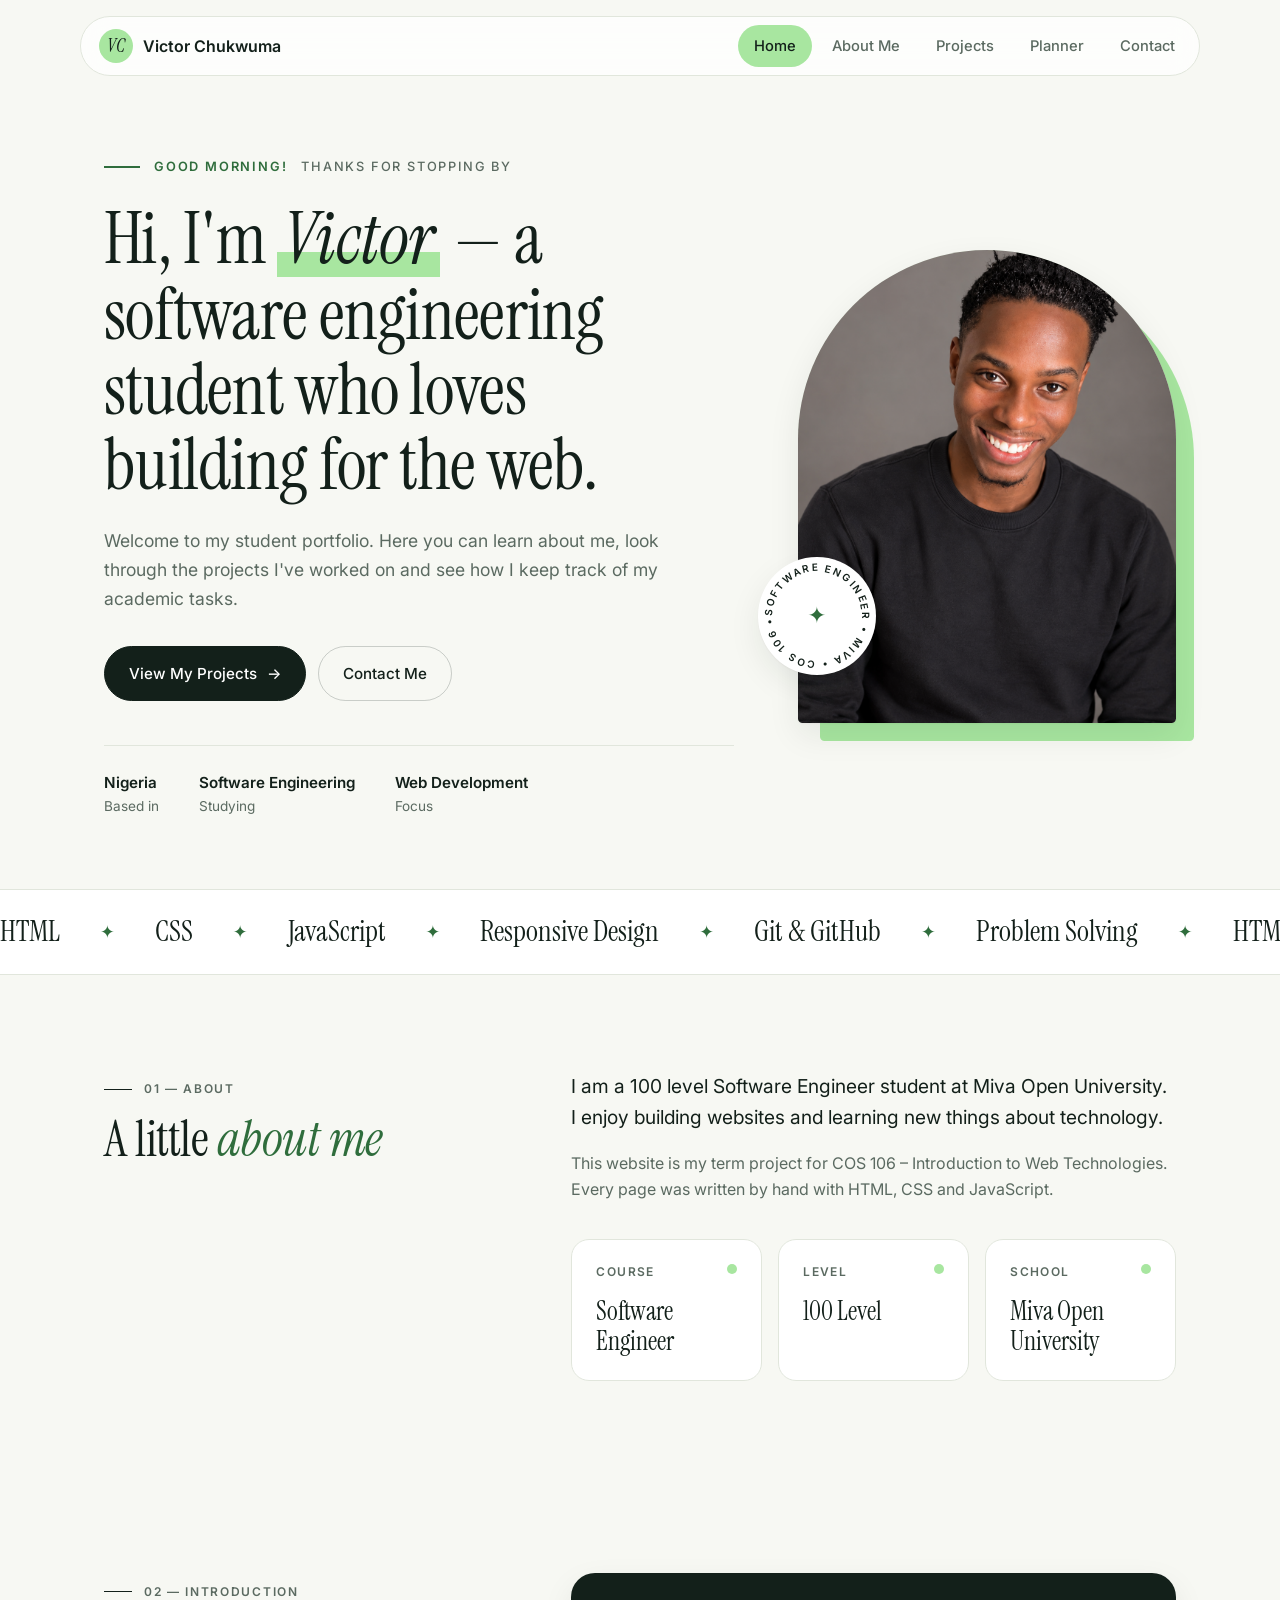
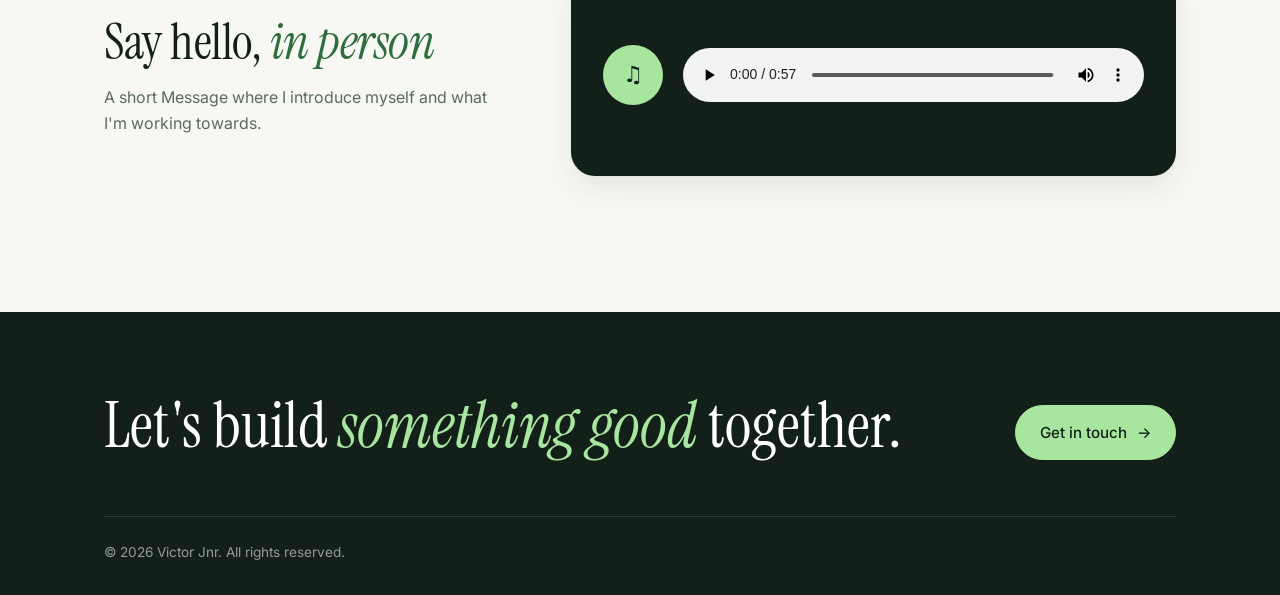
==== commit b4bbc2d6: "Merge branch 'main' of https://github.com/Kevinjnr/cos106-student-portfolio" ====
--- a/index.html
+++ b/index.html
@@ -197,7 +197,7 @@
     <div class="footer-bottom">
       <!-- The year is filled in automatically by JS (see js/main.js).  -->
       <p>&copy; <span id="year">2026</span> Victor Jnr. All rights reserved.</p>
-      <p>Built with HTML, CSS &amp; JavaScript for COS 106.</p>
+
     </div>
   </footer>
 
